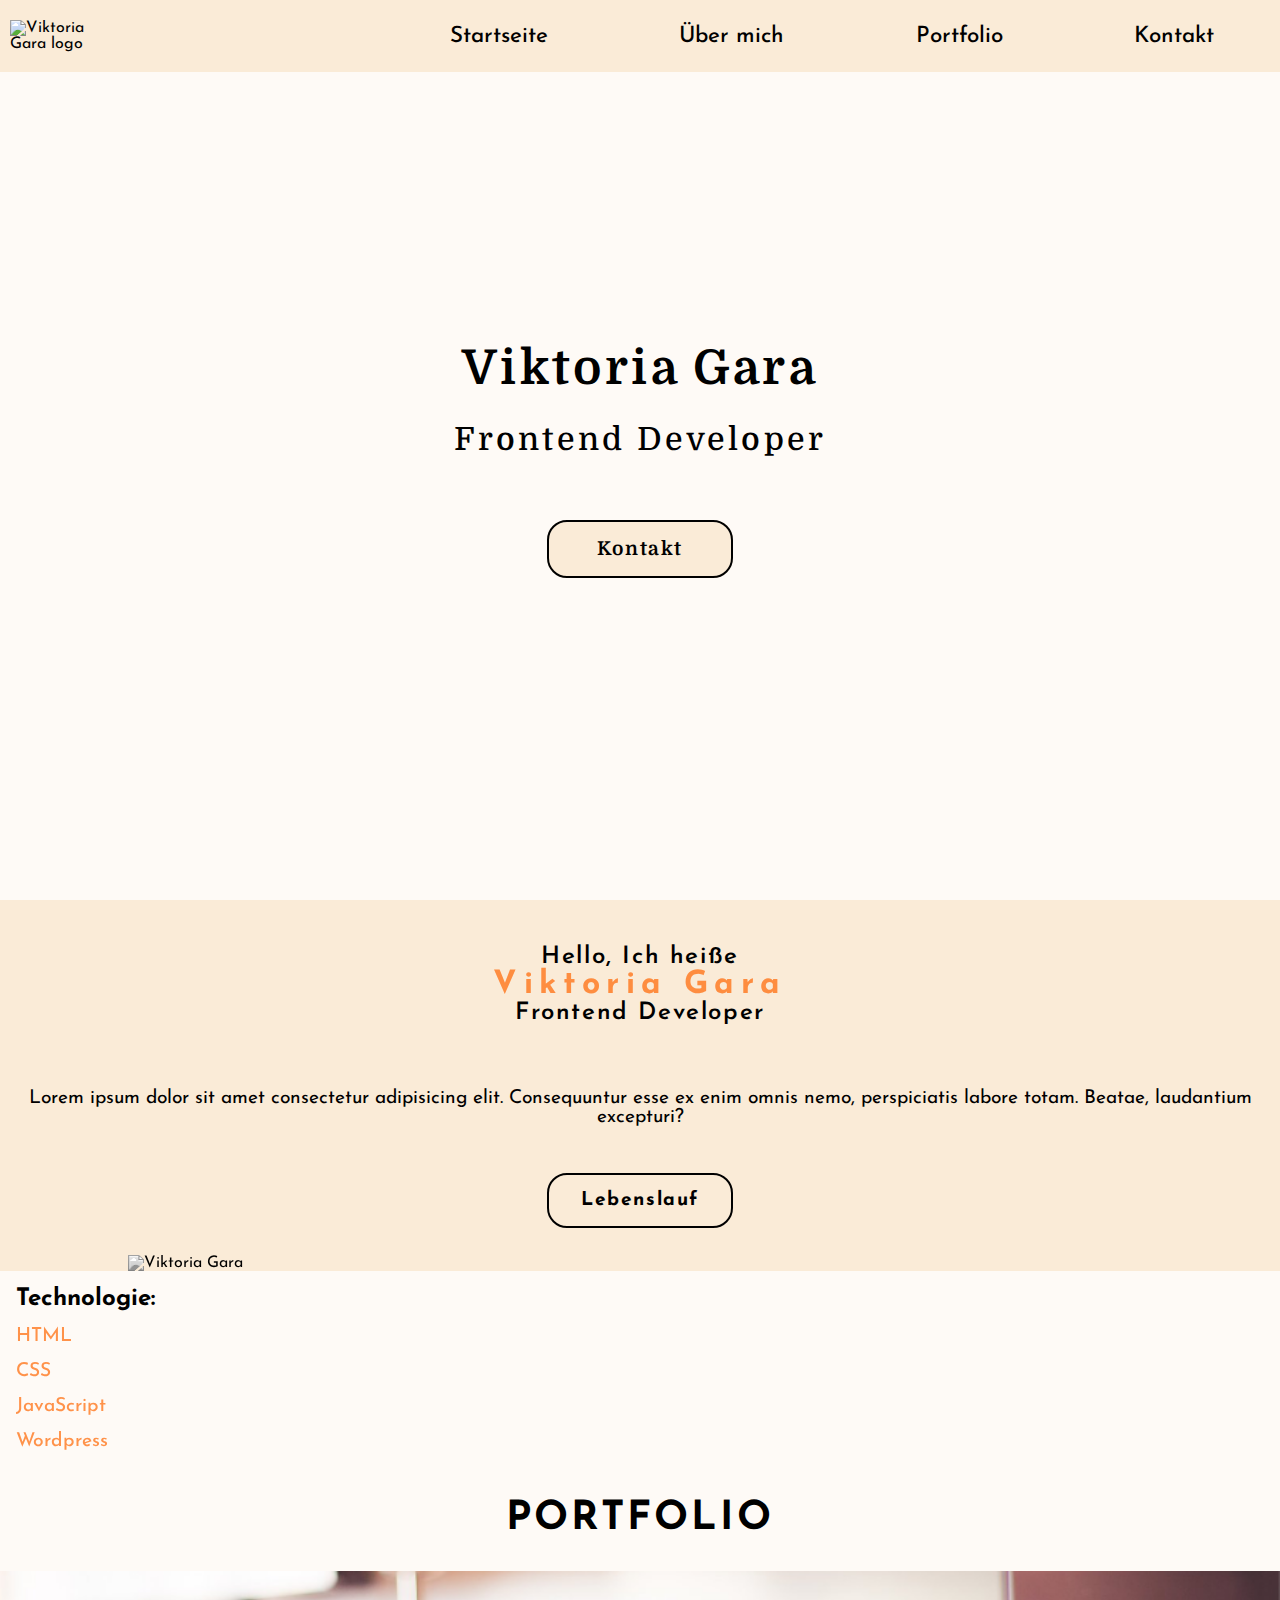
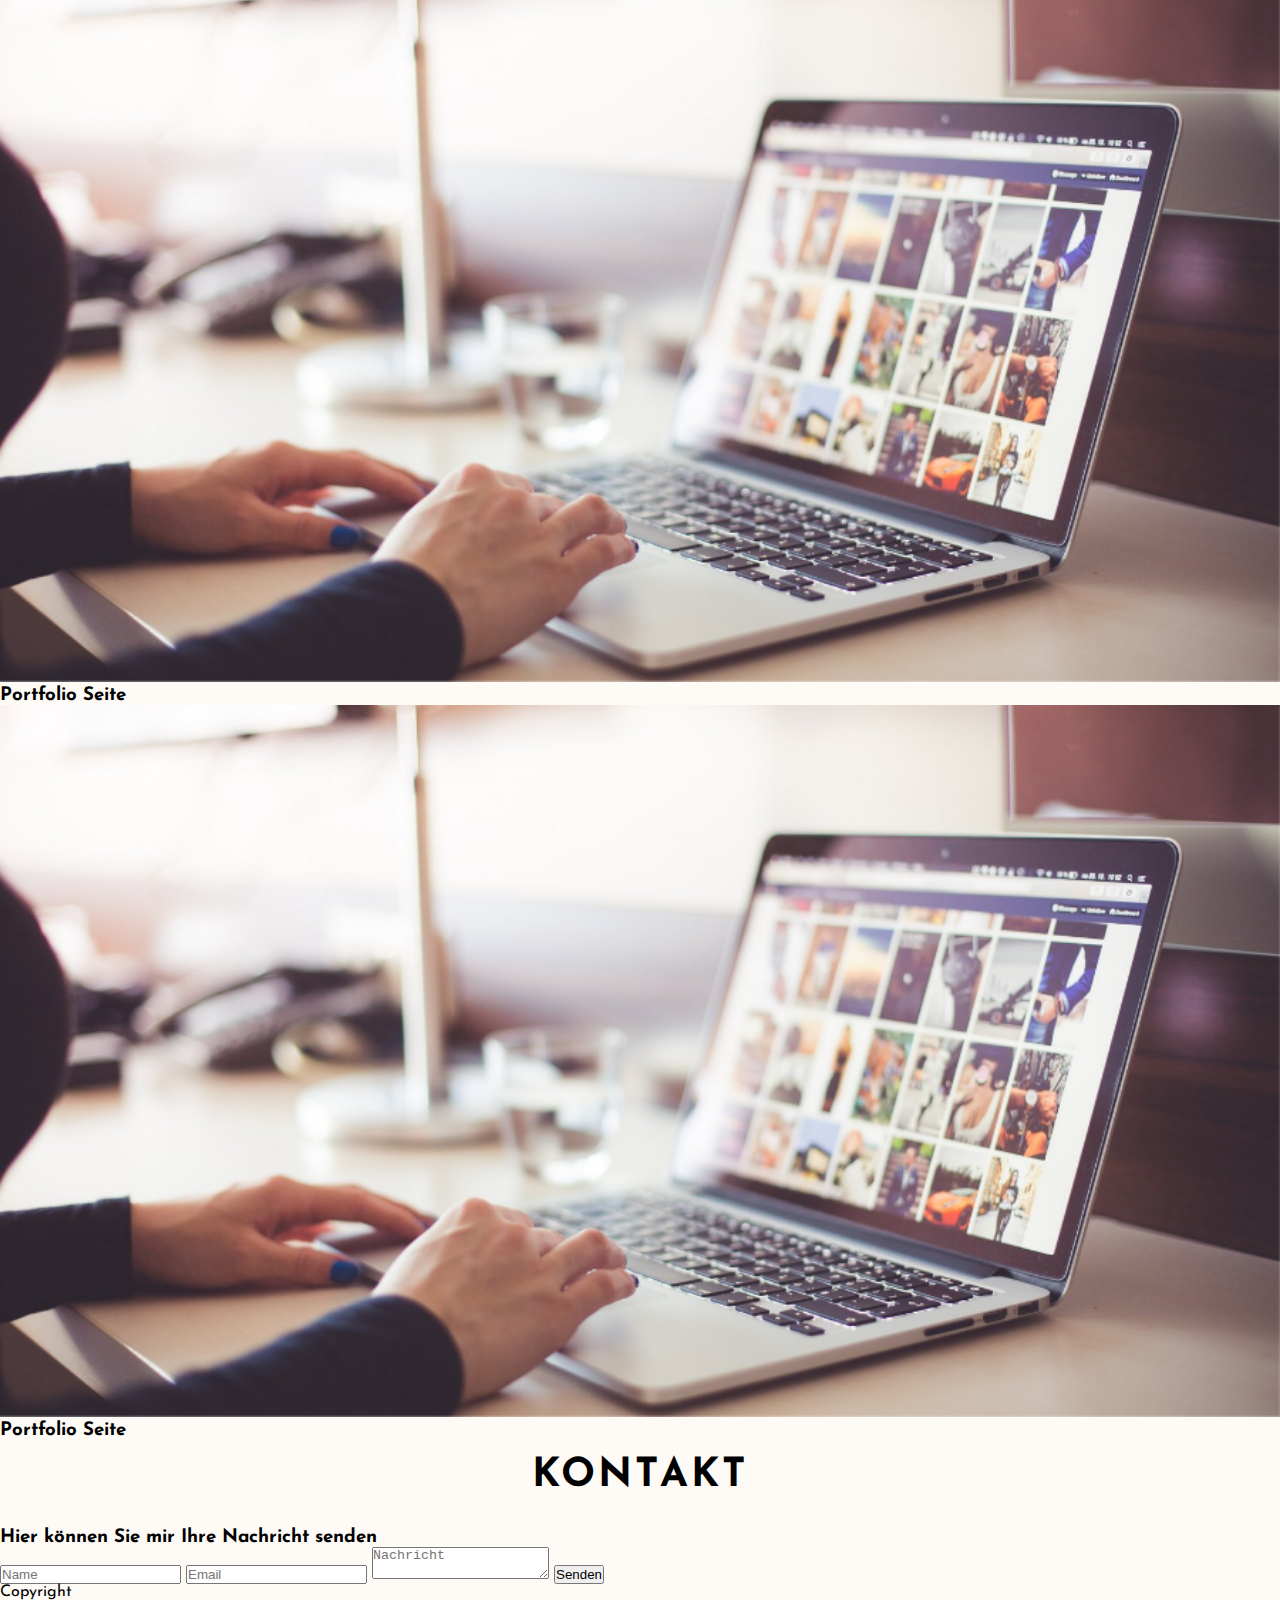
==== index.html @ c06f1af8 "html finomitasok" ====
<!DOCTYPE html>
<html lang="en">
<head>
    <meta charset="UTF-8">
    <meta http-equiv="X-UA-Compatible" content="IE=edge">
    <meta name="viewport" content="width=device-width, initial-scale=1.0">
    <title>Személyes Portfólió</title>
    <link rel="preconnect" href="https://fonts.googleapis.com">
    <link rel="preconnect" href="https://fonts.gstatic.com" crossorigin>
    <link href="https://fonts.googleapis.com/css2?family=Josefin+Sans:wght@100;300;400;500;700&display=swap" rel="stylesheet">
    <link rel="stylesheet" href="./assets/base.css">
    <link rel="stylesheet" href="./assets/header.css">
    <link rel="stylesheet" href="./assets/fooldal.css">
    <link rel="stylesheet" href="./assets/rolam.css">
</head>
<body>
    <!--Header-->
    <header>
        <!--Logo-->
        <a href="#fooldal" class="header-logo">
            <img src="./images/logo2.png" alt="Viktoria Gara logo">
        </a>
        <nav> 
            <input type="checkbox" id="nav-checkbox" class="nav-checkbox">   
            <label for="nav-checkbox">
            <div  class="nav-checkbox__gomb">
                <div class="nav-checkbox__vonal"></div>
                <div class="nav-checkbox__vonal"></div>
                <div class="nav-checkbox__vonal"></div>
            </div>
        </label>
        <ul class="header-lista">
            <li class="header-lista__elem"><a href=" #fooldal">Startseite</a></li>
            <li class="header-lista__elem"><a href="#rolam">Über mich</a></li>
            <li class="header-lista__elem"><a href="#portfolio">Portfolio</a></li>
            <li class="header-lista__elem"><a href="#kapcsolat">Kontakt</a></li>
        </ul>
        </nav>     
    </header>
    <!--MAIN-->
    <main>
        <!--Főoldal-->
        <section id="fooldal">
            <!--konténer-->
            <div class="fooldal-kontener">
                <h1 class="fooldal-nev">Viktoria Gara</h1>
                <h2 class="fooldal-szakma">Frontend
                    <span class="fooldal-szakma__kiemeles">Developer</span>
                </h2>
                <a href="#kapcsolat" class="fooldal-gomb">Kontakt</a>
            </div>
            <!--Kép-->
            <!--<img src="./images/Black_Gold_Modern_Building_A_Digital_Successful_Business_Instagram_Post.png" alt="Viktoria Gara" class="fooldal-kep"> -->
        </section>
        <!--Rólam-->
        <section id="rolam">
            <!--Cím-->
            <!--Konténer-->
            <div class="rolam-kontener">
                <!--Technológia-->
                <div class="rolam-technologiak">
                    <img 
                    class="rolam-technologiak__kep"
                    src="./images/profil.png" alt="Viktoria Gara">
                    <div class="rolam-technologiak__kontener">
                        <p class="rolam-technologiak__cim">Technologie:</p>
                        <ul class="rolam-technologiak__lista">
                            <li class="rolam-technologiak__elem">HTML</li>
                            <li class="rolam-technologiak__elem">CSS</li>
                            <li class="rolam-technologiak__elem">JavaScript</li>
                            <li class="rolam-technologiak__elem">Wordpress</li>
                        </ul>
                    </div>
            </div>
                <!--Tartalom-->
            <div class="rolam-tartalom">
                <h4 class="rolam-tartalom__udv">Hello, Ich heiße</h4>
                <h3 class="rolam-tartalom__nev">Viktoria Gara</h3>
                <h4 class="rolam-tartalom__udv">Frontend Developer</h4>
                <p class="rolam-tartalom__szoveg">Lorem ipsum dolor sit amet consectetur adipisicing elit. Consequuntur esse ex enim omnis nemo, perspiciatis labore totam. Beatae, laudantium excepturi?</p>
                <div class="rolam-tartalom__kontener">
                    <a class="rolam-tartalom__gomb" href="./assets/Önéletrajz1.html" download>Lebenslauf</a>
                </div>
            </div>        
            </div>
        </section>
        <!--Portfólió-->
        <section id="portfolio">
            <!--Cim-->
            <h2 class="section-cim">Portfolio</h2>
            <div class="portfolio-kontener">
                <div class="portfolio-projekt">
                    <img src="./images/referencia.png" alt="Meine Projekte" class="portfolio-projekt__kep">
                    <div class="portfolio-projekt__kontener">
                        <h3>Portfolio Seite</h3>
                        <div class="portfolio-projekt__linkek">
                            <a href="https://github.com/" target="_blank"><i class="fa-brands fa-github"></i></a>
                            <a href="https://github.com/" target="_blank"><i class="fa-solid fa-arrow-right"></i></a>
                        </div>               
                    </div>
                </div>
            
                <div class="portfolio-projekt">
                    <img src="./images/referencia.png" alt="Meine Projekte" class="portfolio-projekt__kep">
                    <div class="portfolio-projekt__kontener">
                        <h3>Portfolio Seite</h3>
                        <div class="portfolio-projekt__linkek">
                            <a href="https://github.com/viktoria-gara" target="_blank"><i class="fa-brands fa-github"></i></a>
                            <a href="https://github.com/viktoria-gara" target="_blank"><i class="fa-solid fa-arrow-right"></i></a>
                        </div>               
                    </div>
                </div> 
        </section>
        <!--Kapcsolat-->
        <section id="kapcsolat">
            <h2 class="section-cim">Kontakt</h2>
            <h3 class="kapcsolat-szoveg">Hier können Sie mir Ihre Nachricht senden</h3>
            <form class="kapcsolat-form" action="https://formspree.io/f/mzbqpwvb"
            method="POST">
            <input type="text" name="name" id="name" placeholder="Name">
            <input type="email" name="email" id="email" placeholder="Email">
            <textarea id="message" name="message" placeholder="Nachricht"></textarea>
            <input type="submit" value="Senden"> 
            </form>
            <ul class="kapcsolat-social">
                <li class="kapcsolat-social__elem">
                    <a href="https://twitter.com/" target="_blank"><i class="fa-brands fa-twitter"></i></a>
                </li>
                <li class="kapcsolat-social__elem">
                    <a href="https://de.linkedin.com/" target="_blank"><i class="fa-brands fa-linkedin-in"></i></a>
                </li>
                <li class="kapcsolat-social__elem">
                    <a href="https://github.com/viktoria-gara" target="_blank"><i class="fa-brands fa-github-alt"></i></a>
                </li>
            </ul>
        </section>
    </main>
    <!--Footer-->
    <footer>
        <div class="footer-copyright">
            <p class="footer-copyright__elem">Copyright</p>
            <span class="footer-copyright__elem">&copy;</span>
            <p class="footer-copyright__elem">2023 Viktoria Gara</p>
        </div>
        <div class="footer-vissza">
            <a href="#fooldal">
                <i class="fa-solid fa-chevron-up"></i>
            </a>
        </div>
    </footer>
</body>
</html>
---- assets/base.css ----
:root {
    --beige:#FAEBD7;
    --drap: #fefaf6;
    --black: #000000;
    --white: #ffffff;
    --orange: #FF6600;
    --main-font: 'Josefin Sans', sans-serif;
}


* {
    margin: 0;
    padding: 0;
    box-sizing: border-box;
    text-decoration: none;
    list-style: none;
}

img {
    width: 100%;
}


html {
    scroll-behavior: smooth;
    font-size: 16px;
}


body {
    background: var(--drap);
    font-family: var(--main-font);
}

.section-cim {
    color: var(--black);
    font-size: 1.6rem;
    text-transform: uppercase;
    letter-spacing: 0.2rem;
    text-align: center;
    margin: 1rem 0 2rem;
}

@media screen and (min-width: 576px) {
    .section-cim {
        font-size: 2.5rem;
    }
}
---- assets/header.css ----
header {
    background-color: var(--beige);
    display: flex;
    flex-direction: row;
    justify-content: space-between;
    align-items: center;
    position: fixed;
    width: 100vw;
    height: 8vh;
    
}

header a {
    color: var(--black);
}

header nav {
    margin-right: 20px;
}

.header-lista {
    position: fixed;
    background-color: var(--beige);
    min-width: 150px;
    max-width: 200px;
    /**height: 100%;**/
    right: -200px;
    visibility: hidden;
    transition: right 0.4s, visibility 0.4s;
}

.header-lista__elem {
    text-align: center;
    margin: 2vh 0;
}

.header-lista__elem a {
    display: block;
    padding: 20px 0;
    font-size: 1.2rem;
    font-weight: 500;
    color: var(--black);
}

.header-lista__elem a:hover {
    color: var(--orange);
    opacity: 0.7;
}

.nav-checkbox {
    display: none;
}
.nav-checkbox:checked ~ .header-lista {
    right: 0;
    visibility: visible;
}

.nav-checkbox__gomb {
    width: 40px;
    height: 30px;
    display: flex;
    flex-direction: column;
    justify-content: space-around;
    align-items: center;
    cursor: pointer;
}

.nav-checkbox__vonal {
    width: 80%;
    height: 3px;
    background: var(--black);
}

.header-logo {
    margin-left: 10px;
    width: 100px;
    height: auto;
}


@media screen and (min-width: 768px) {

    header nav {
        margin-right: 0;
    }

    .nav-checkbox__gomb {
        display: none;
    }

    .header-lista {
        visibility: visible;
        position: static;
        display: flex;
        flex-direction: row;
        justify-content: space-around;
        align-items: center;
        width: 70vw;
        max-width: 70vw;
        height: auto;

    }
    
    .header-lista__elem {
        margin: 0;
    }

    .header-lista__elem a {
        padding: 0;
    }
}

@media screen and (min-width: 992px) {
    .header-lista__elem a {
        font-size: 1.4rem;
    }

}
---- assets/fooldal.css ----
@import url('https://fonts.googleapis.com/css2?family=Domine:wght@400;500;600;700&display=swap');

#fooldal {
    background-color: var(--drap);
    height: 100vh;
    display: flex;
    flex-direction: column;
    justify-content: center;
    align-items: center;
    
}


.fooldal-kontener {
    text-align: center;
    letter-spacing: 0.2rem;
    font-family: 'Domine', serif;
    
}

.fooldal-nev {
    color: var(--black);
    font-size: 3rem;
    font-weight: 700;
    margin-bottom: 25px;
}

.fooldal-szakma {
    color: var(--black);
    font-size: 2rem;
    font-weight: 500;
    margin-bottom: 80px;
}



.fooldal-szakma__kiemeles {
    color: var(--black);
    margin-top: 40px;
}

.fooldal-gomb {
    color: var(--black);
    border-radius: 20px;
    border: 2px solid var(--black);
    padding: 1rem 3rem;
    background-color: var(--beige);
    font-weight: 700;
    font-size: 1.2rem;
    letter-spacing: 0.1rem;
}

.fooldal-gomb:hover {
    background: var(--drap);
    border: 2px solid var(--beige);
    box-shadow: 1px 1px 5px 1px var(--black);
}

@media screen and (min-width: 576px) {

}

@media screen and (min-width: 768px) {

}

@media screen and (min-width: 992px) {


}

@media screen and (min-width: 1200px) {

}
---- assets/rolam.css ----
#rolam {
    
}

.rolam-kontener {
    display: flex;
    flex-direction: column-reverse;
    background: var(--beige);
    flex-wrap: wrap;
}



.rolam-technologiak__kep {
    width: 75vw;
    margin: 0 0 0 10vw;
    filter: grayscale(100%);


}

.rolam-technologiak__lista {
    font-size: 1.2rem;
    font-weight: 500;
    margin: 0.5rem 0;
    
}

.rolam-technologiak__elem {
    margin: 1rem 0;
}

.rolam-technologiak__cim {
    font-weight: 700;
    font-size: 1.5rem;
    
}

.rolam-tartalom {
    margin: 5vh 0;
    text-align: center;
    flex-wrap: wrap;
}

.rolam-tartalom__gomb  {
    border-radius: 20px;
    border: 2px solid var(--black);
    padding: 1rem 2rem;
    color: var(--black);
    font-size: 1.2rem;
    font-weight: 700;
    letter-spacing: 0.1rem;
    min-width: 180px;
    
}

.rolam-tartalom__gomb:hover {
    box-shadow: 1px 1px 5px 1px var(--black);
    background-color: var(--drap);
}

.rolam-tartalom__szoveg {
    font-size: 1.2rem;
    padding: 1.2rem;
    margin-top: 5vh;
}

.rolam-tartalom__udv {
    letter-spacing: 0.1rem;
    font-size: 1.5rem;
    font-weight: 600;
}

.rolam-tartalom__nev {
    color: var(--orange);
    opacity: 0.7;
    letter-spacing: 0.4rem;
    font-size: 2rem;
    font-weight: 900;
}

.rolam-technologiak__lista {
    color: var(--orange);
    opacity: 0.7;
}

.rolam-tartalom__kontener {
    margin-top: 5vh;
    flex-wrap: wrap;
}

.rolam-technologiak__kontener {
    background: var(--drap);
    padding: 1rem;

}

.rolam-technologiak {
    background: var(--beige);
}

@media screen and (min-width: 576px) {

}

@media screen and (min-width: 768px) {

}

@media screen and (min-width: 992px) {


}

@media screen and (min-width: 1200px) {

}
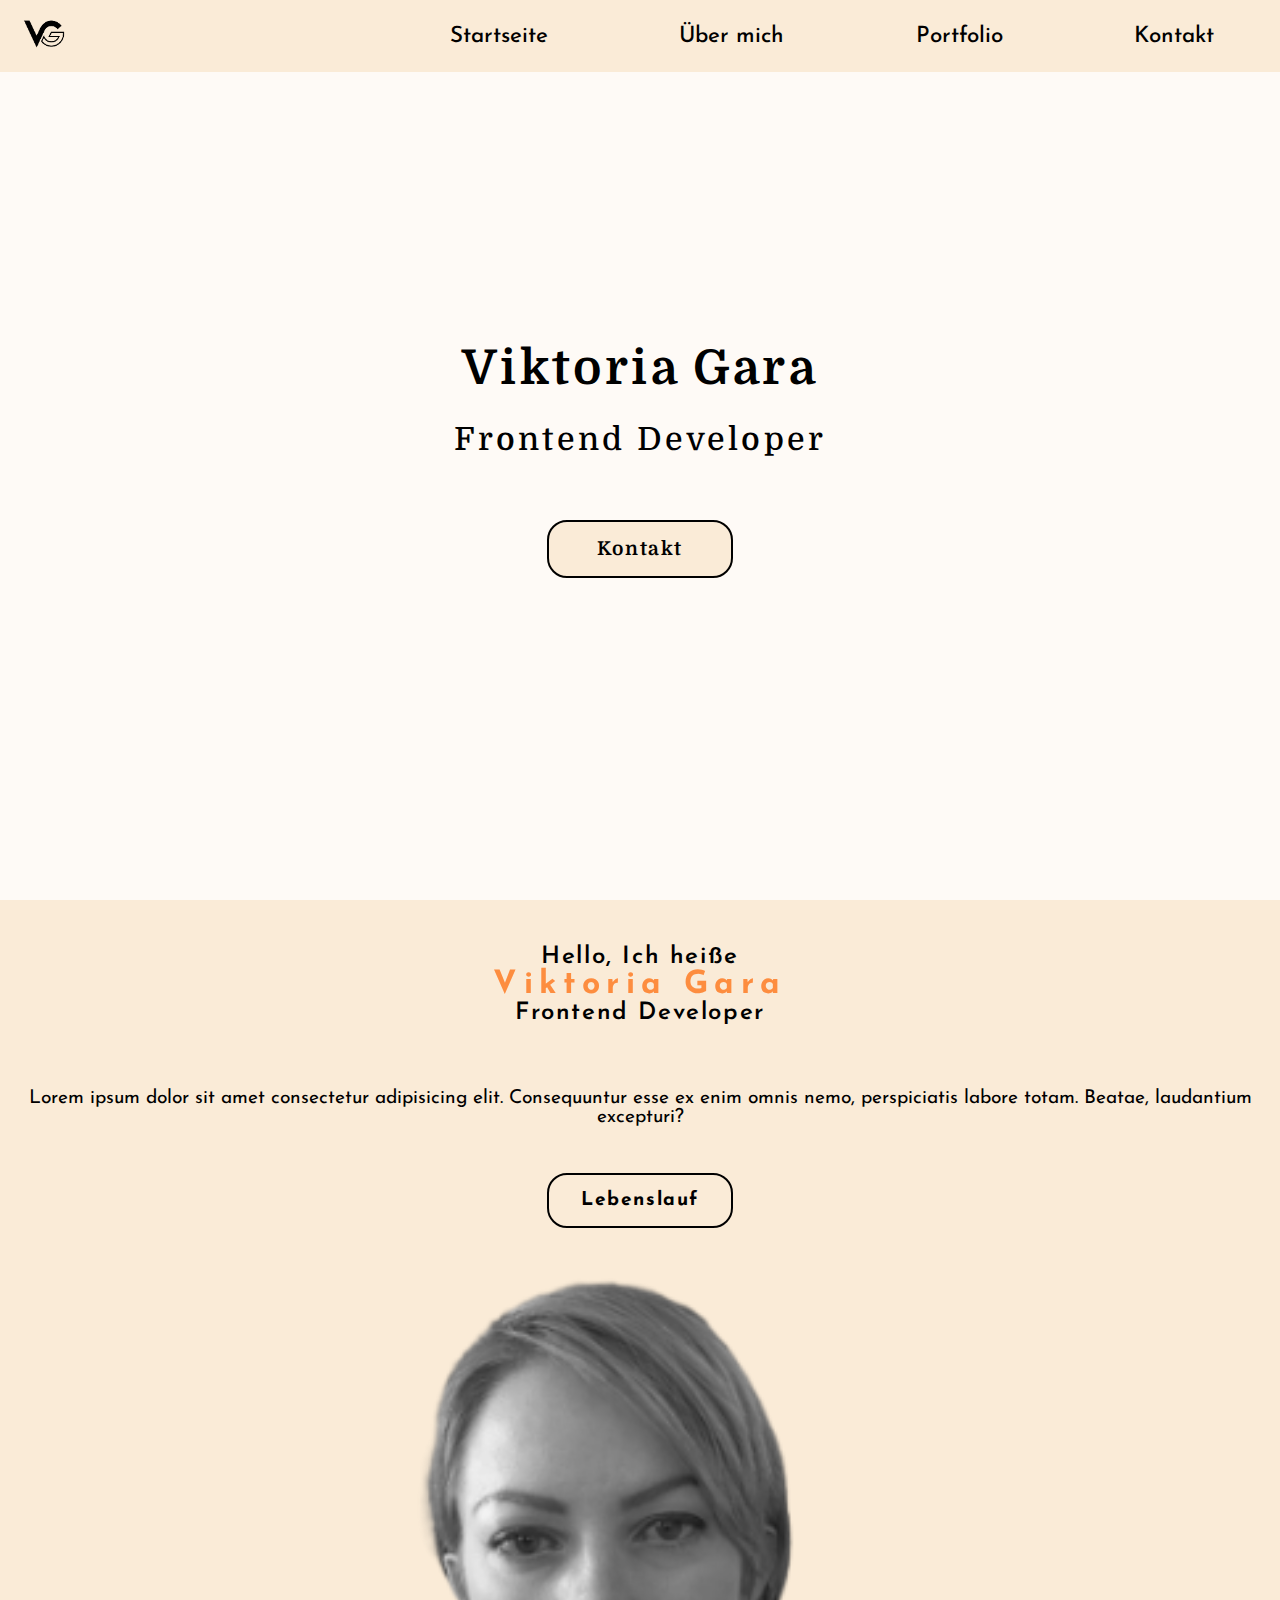
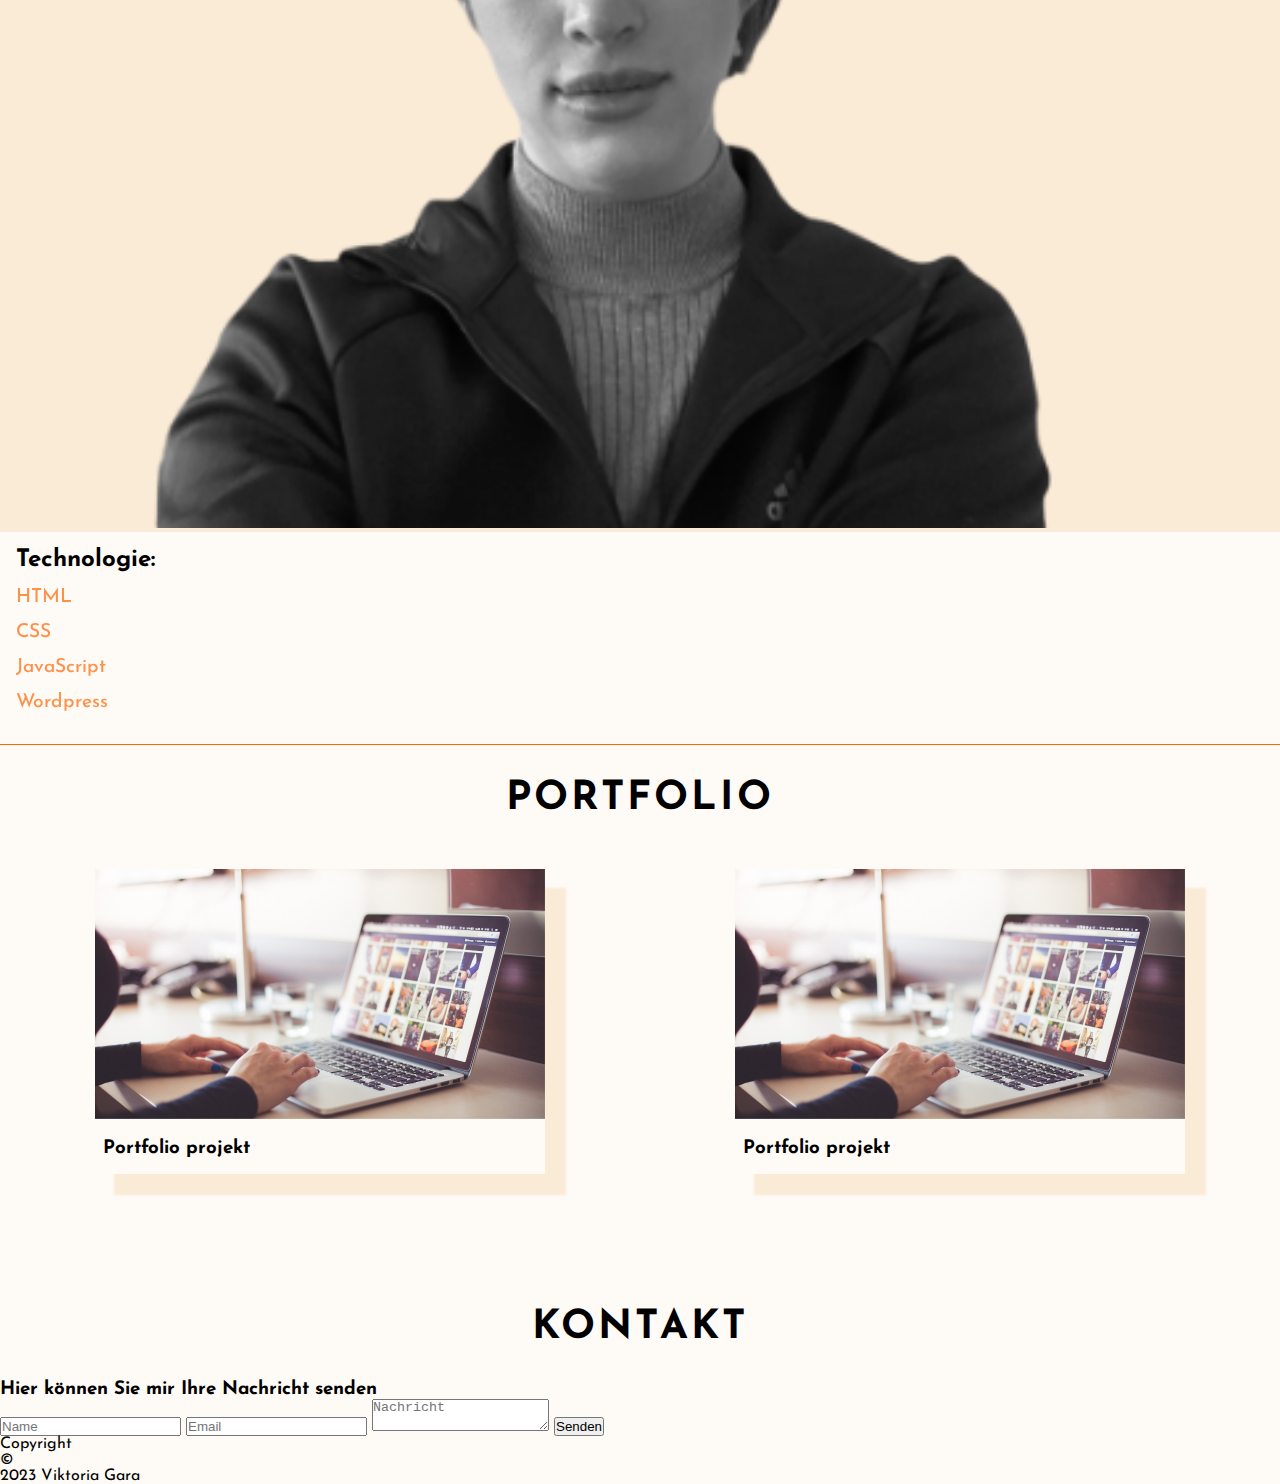
==== commit 699ff1f3: "linkek elhelyezes" ====
--- a/index.html
+++ b/index.html
@@ -4,7 +4,8 @@
     <meta charset="UTF-8">
     <meta http-equiv="X-UA-Compatible" content="IE=edge">
     <meta name="viewport" content="width=device-width, initial-scale=1.0">
-    <title>Személyes Portfólió</title>
+    <title>Portfolio Seite</title>
+    <link rel="stylesheet" href="https://cdnjs.cloudflare.com/ajax/libs/font-awesome/6.2.1/css/all.min.css" integrity="sha512-MV7K8+y+gLIBoVD59lQIYicR65iaqukzvf/nwasF0nqhPay5w/9lJmVM2hMDcnK1OnMGCdVK+iQrJ7lzPJQd1w==" crossorigin="anonymous" referrerpolicy="no-referrer" />
     <link rel="preconnect" href="https://fonts.googleapis.com">
     <link rel="preconnect" href="https://fonts.gstatic.com" crossorigin>
     <link href="https://fonts.googleapis.com/css2?family=Josefin+Sans:wght@100;300;400;500;700&display=swap" rel="stylesheet">
@@ -12,6 +13,7 @@
     <link rel="stylesheet" href="./assets/header.css">
     <link rel="stylesheet" href="./assets/fooldal.css">
     <link rel="stylesheet" href="./assets/rolam.css">
+    <link rel="stylesheet" href="./assets/portfolio.css">
 </head>
 <body>
     <!--Header-->
@@ -92,9 +94,9 @@
                 <div class="portfolio-projekt">
                     <img src="./images/referencia.png" alt="Meine Projekte" class="portfolio-projekt__kep">
                     <div class="portfolio-projekt__kontener">
-                        <h3>Portfolio Seite</h3>
+                        <h3>Portfolio projekt</h3>
                         <div class="portfolio-projekt__linkek">
-                            <a href="https://github.com/" target="_blank"><i class="fa-brands fa-github"></i></a>
+                            <a href="https://github.com/viktoria-gara/viktoria-gara.github.io" target="_blank"><i class="fa-brands fa-github"></i></a>
                             <a href="https://github.com/" target="_blank"><i class="fa-solid fa-arrow-right"></i></a>
                         </div>               
                     </div>
@@ -103,7 +105,7 @@
                 <div class="portfolio-projekt">
                     <img src="./images/referencia.png" alt="Meine Projekte" class="portfolio-projekt__kep">
                     <div class="portfolio-projekt__kontener">
-                        <h3>Portfolio Seite</h3>
+                        <h3>Portfolio projekt</h3>
                         <div class="portfolio-projekt__linkek">
                             <a href="https://github.com/viktoria-gara" target="_blank"><i class="fa-brands fa-github"></i></a>
                             <a href="https://github.com/viktoria-gara" target="_blank"><i class="fa-solid fa-arrow-right"></i></a>
@@ -124,7 +126,7 @@
             </form>
             <ul class="kapcsolat-social">
                 <li class="kapcsolat-social__elem">
-                    <a href="https://twitter.com/" target="_blank"><i class="fa-brands fa-twitter"></i></a>
+                    <a href="https://gmail.com/" target="_blank"><i class="fa-solid fa-envelope"></i></a>
                 </li>
                 <li class="kapcsolat-social__elem">
                     <a href="https://de.linkedin.com/" target="_blank"><i class="fa-brands fa-linkedin-in"></i></a>
--- a/assets/header.css
+++ b/assets/header.css
@@ -5,9 +5,9 @@
     justify-content: space-between;
     align-items: center;
     position: fixed;
+    z-index: 1;
     width: 100vw;
     height: 8vh;
-    
 }
 
 header a {
--- a/assets/rolam.css
+++ b/assets/rolam.css
@@ -1,5 +1,5 @@
 #rolam {
-    
+    border-bottom: 1px solid var(--orange);
 }
 
 .rolam-kontener {
@@ -15,7 +15,6 @@
     width: 75vw;
     margin: 0 0 0 10vw;
     filter: grayscale(100%);
-
 
 }
 
--- a/assets/portfolio.css
+++ b/assets/portfolio.css
@@ -0,0 +1,55 @@
+#portfolio {
+    padding: 2vh 0;
+    background-color: var(--drap);
+}
+
+.portfolio-kontener {
+    display: flex;
+    flex-direction: column;
+    justify-content: center;
+    min-width: 280px;
+}
+
+.portfolio-projekt {
+    background-color: var(--drap);
+    width: 100%;
+    max-width: 450px;
+    margin-bottom: 50px;
+}
+
+.portfolio-projekt__kontener {
+    color: var(--black);
+    display: flex;
+    justify-content: space-between;
+    padding: 1rem 0.5rem;
+}
+
+.portfolio-projekt__linkek {
+    width: 20%;
+    display: flex;
+    justify-content: space-around;
+}
+
+.portfolio-projekt__kontener a {
+    color: var(--black);
+    font-size: 1.2rem;
+}
+
+.portfolio-projekt__kontener a:hover {
+    color: var(--orange);
+}
+
+@media screen and (min-width: 576px) {
+    .portfolio-projekt {
+        box-shadow: 20px 20px 2px 1px var(--beige);
+    }
+}
+
+@media screen and (min-width: 992px) {
+    .portfolio-kontener {
+    margin: 50px 0;
+    flex-direction: row;
+    align-items: center;
+    flex-wrap: wrap;
+    justify-content: space-around;
+}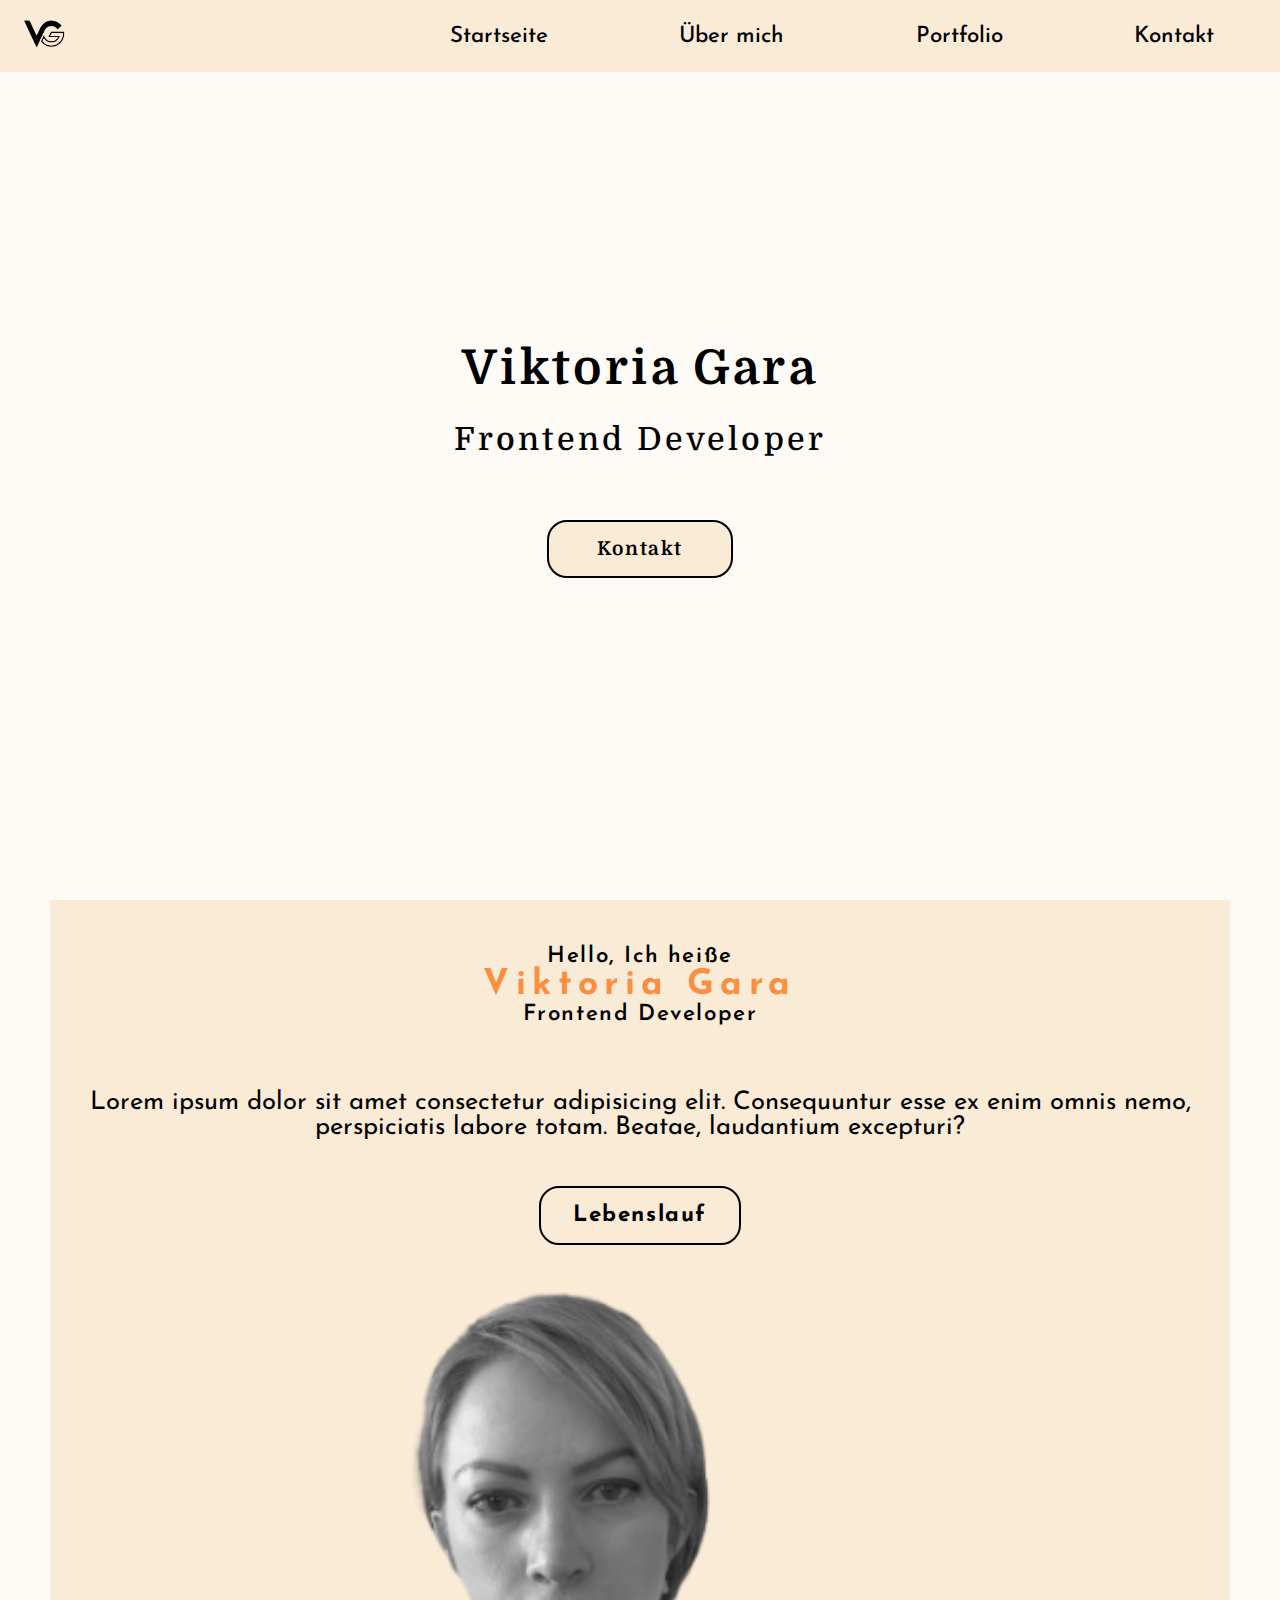
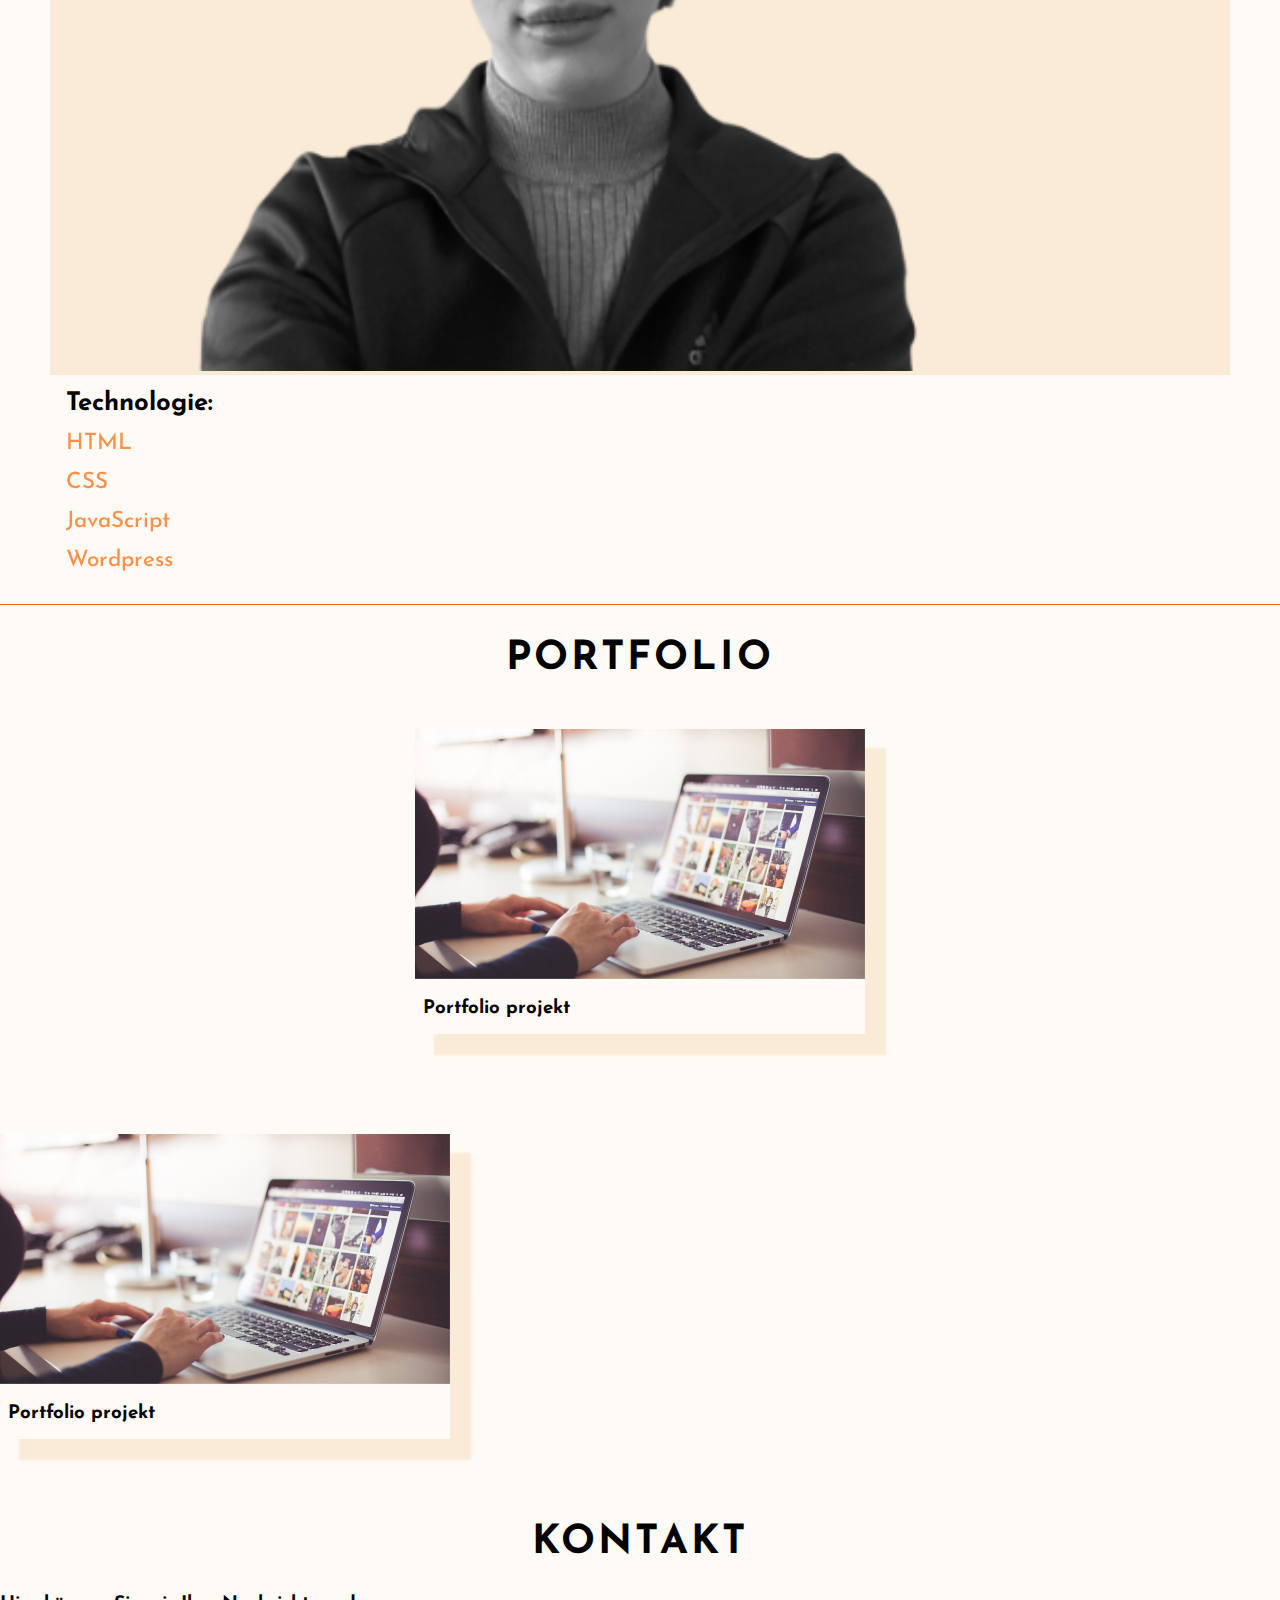
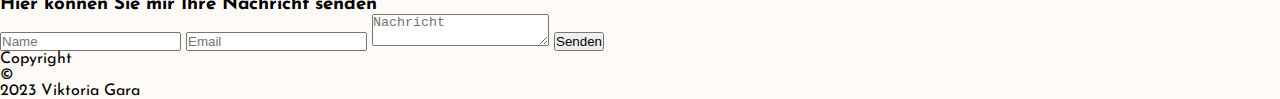
==== commit 3d19c438: "hibak javitasa" ====
--- a/index.html
+++ b/index.html
@@ -25,11 +25,11 @@
         <nav> 
             <input type="checkbox" id="nav-checkbox" class="nav-checkbox">   
             <label for="nav-checkbox">
-            <div  class="nav-checkbox__gomb">
-                <div class="nav-checkbox__vonal"></div>
-                <div class="nav-checkbox__vonal"></div>
-                <div class="nav-checkbox__vonal"></div>
-            </div>
+            <span  class="nav-checkbox__gomb">
+                <span class="nav-checkbox__vonal"></span>
+                <span class="nav-checkbox__vonal"></span>
+                <span class="nav-checkbox__vonal"></span>
+            </span>
         </label>
         <ul class="header-lista">
             <li class="header-lista__elem"><a href=" #fooldal">Startseite</a></li>
@@ -101,7 +101,7 @@
                         </div>               
                     </div>
                 </div>
-            
+            </div>
                 <div class="portfolio-projekt">
                     <img src="./images/referencia.png" alt="Meine Projekte" class="portfolio-projekt__kep">
                     <div class="portfolio-projekt__kontener">
--- a/assets/rolam.css
+++ b/assets/rolam.css
@@ -99,18 +99,44 @@
 }
 
 @media screen and (min-width: 576px) {
+    #rolam {
+        padding: 0 50px;
+    }
 
 }
 
 @media screen and (min-width: 768px) {
+    .rolam-technologiak__cim {
+        font-size: 1.6rem;
+    }
+    
+    .rolam-technologiak__elem {
+        font-size: 1.4rem;
+    }
 
+    
+    .rolam-technologiak__kep {
+        width: 60vw;
+    }
+
+    .rolam-tartalom__szoveg {
+        font-size: 1.6rem;
+    }
+
+    .rolam-tartalom__nev {
+        font-size: 2.2rem;
+    }
+
+    .rolam-tartalom__udv {
+        font-size: 1.4rem;
+    }
+
+    .rolam-tartalom__gomb {
+        font-size: 1.4rem;
+    }
 }
 
 @media screen and (min-width: 992px) {
 
 
 }
-
-@media screen and (min-width: 1200px) {
-
-}--- a/assets/portfolio.css
+++ b/assets/portfolio.css
@@ -52,4 +52,5 @@
     align-items: center;
     flex-wrap: wrap;
     justify-content: space-around;
-}+}
+}
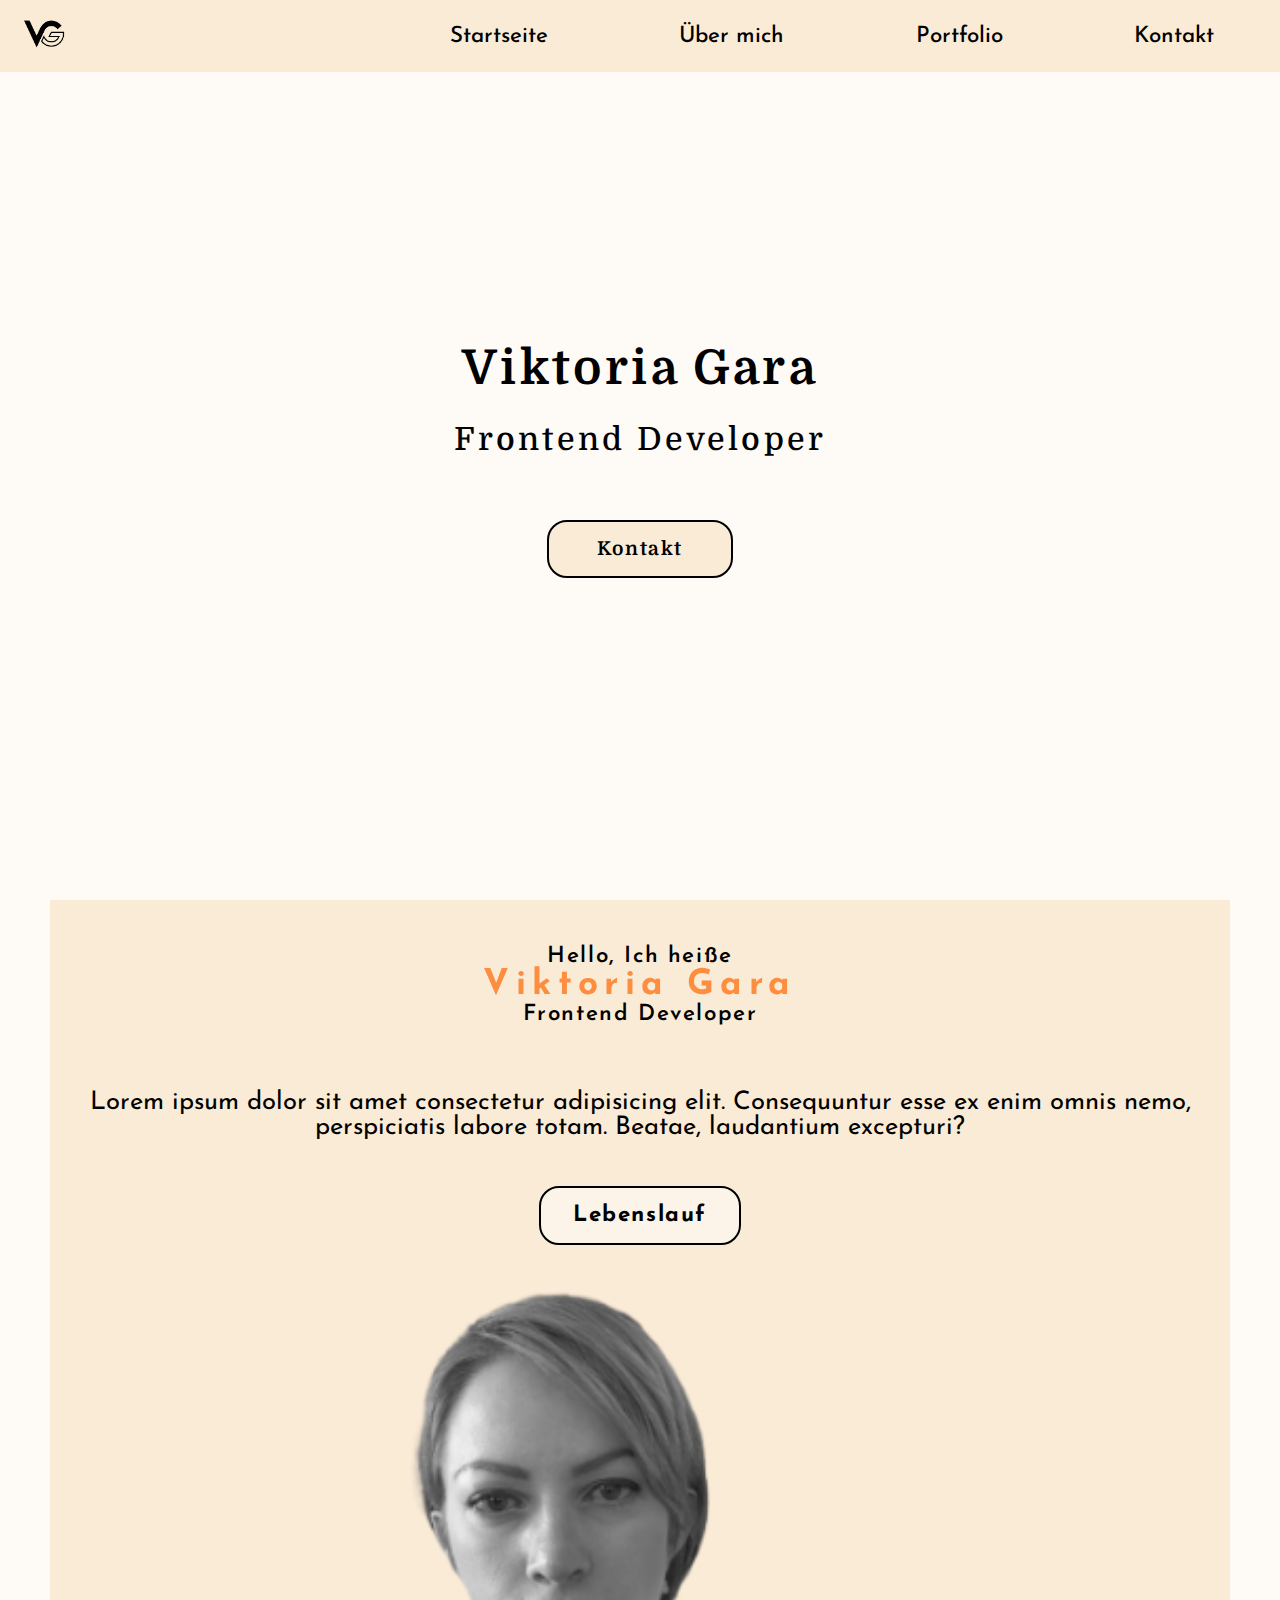
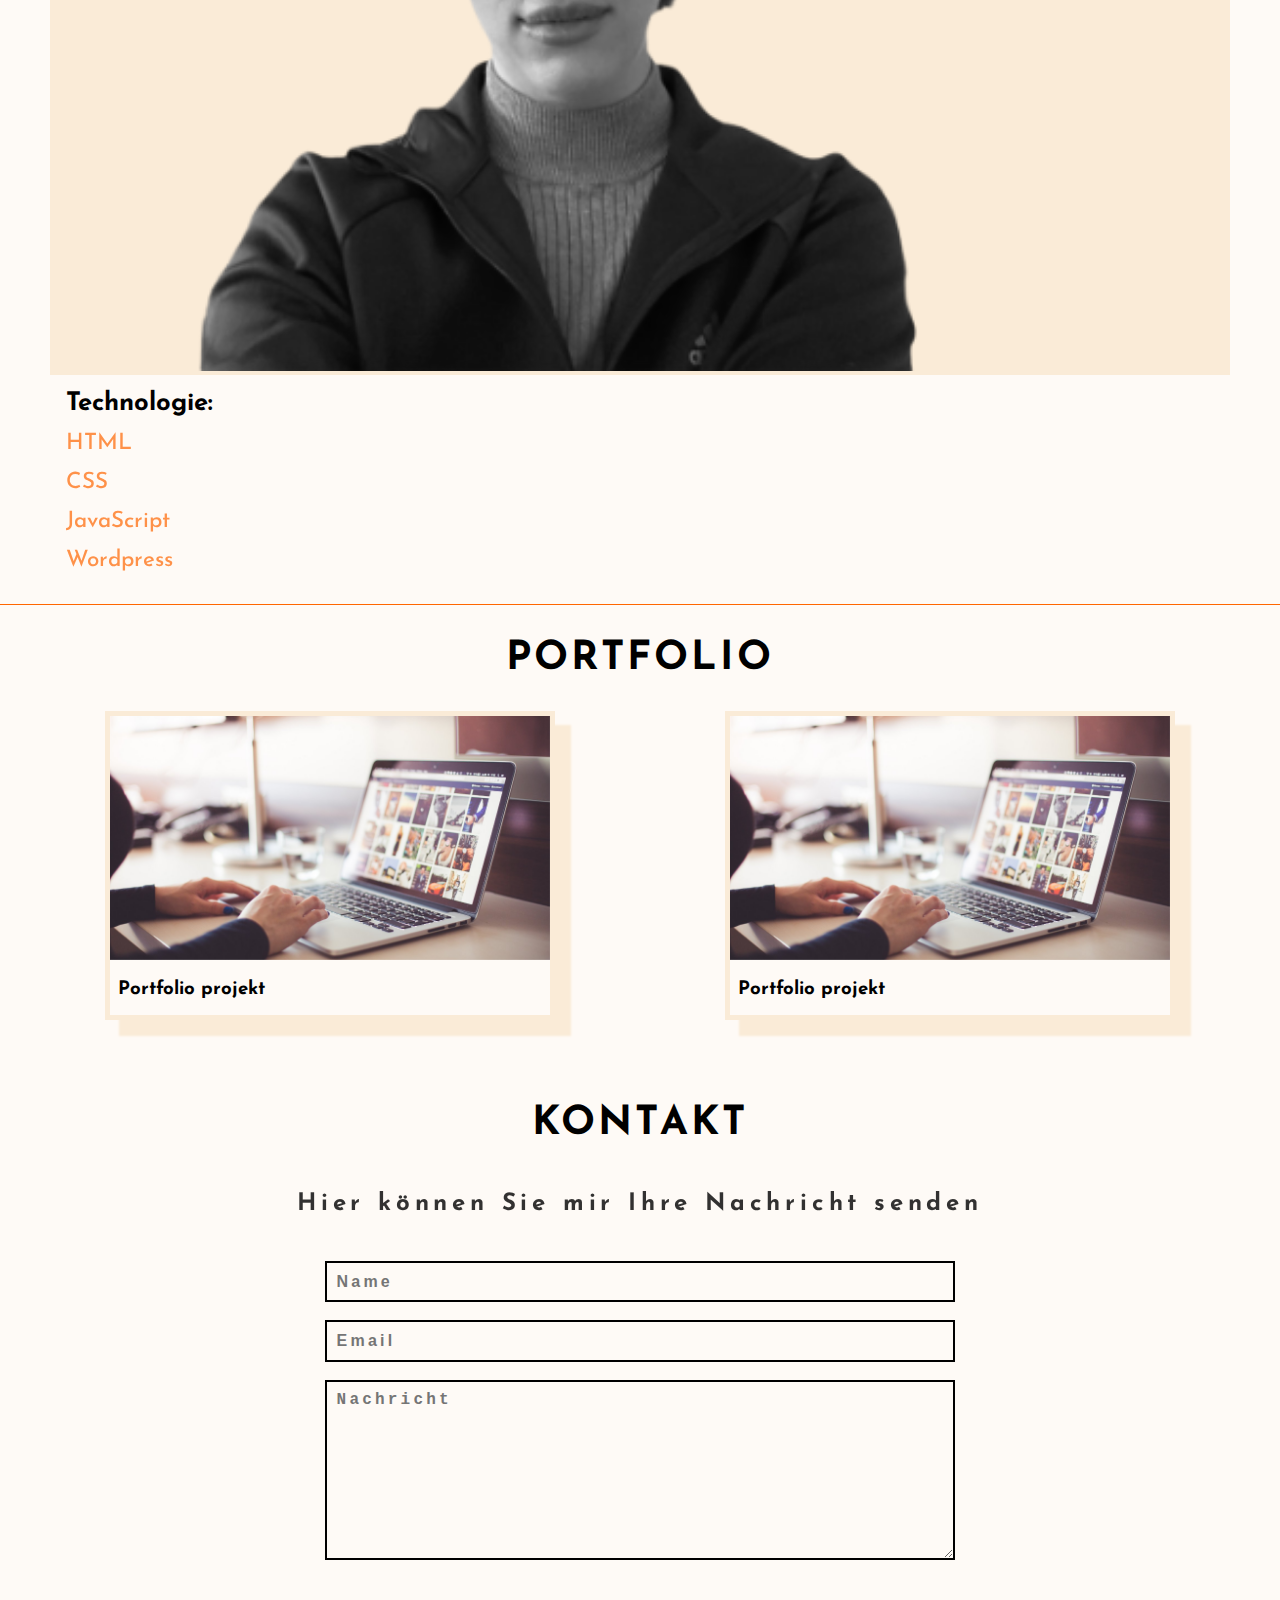
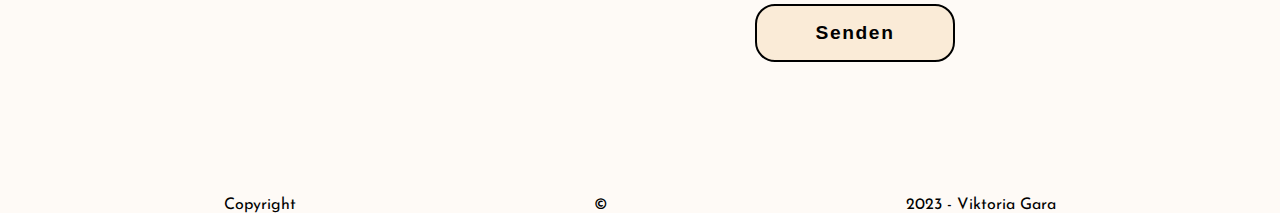
==== commit 057f2ef6: "footer,kontakt javitasok" ====
--- a/index.html
+++ b/index.html
@@ -14,6 +14,8 @@
     <link rel="stylesheet" href="./assets/fooldal.css">
     <link rel="stylesheet" href="./assets/rolam.css">
     <link rel="stylesheet" href="./assets/portfolio.css">
+    <link rel="stylesheet" href="./assets/kapcsolat.css">
+    <link rel="stylesheet" href="./assets/footer.css">
 </head>
 <body>
     <!--Header-->
@@ -101,7 +103,6 @@
                         </div>               
                     </div>
                 </div>
-            </div>
                 <div class="portfolio-projekt">
                     <img src="./images/referencia.png" alt="Meine Projekte" class="portfolio-projekt__kep">
                     <div class="portfolio-projekt__kontener">
@@ -112,6 +113,7 @@
                         </div>               
                     </div>
                 </div> 
+            </div>
         </section>
         <!--Kapcsolat-->
         <section id="kapcsolat">
@@ -142,7 +144,7 @@
         <div class="footer-copyright">
             <p class="footer-copyright__elem">Copyright</p>
             <span class="footer-copyright__elem">&copy;</span>
-            <p class="footer-copyright__elem">2023 Viktoria Gara</p>
+            <p class="footer-copyright__elem">2023 - Viktoria Gara</p>
         </div>
         <div class="footer-vissza">
             <a href="#fooldal">
--- a/assets/base.css
+++ b/assets/base.css
@@ -4,6 +4,7 @@
     --black: #000000;
     --white: #ffffff;
     --orange: #FF6600;
+    --lightbeige:#fcf4e8;
     --main-font: 'Josefin Sans', sans-serif;
 }
 
--- a/assets/rolam.css
+++ b/assets/rolam.css
@@ -42,6 +42,7 @@
 }
 
 .rolam-tartalom__gomb  {
+    background-color: var(--lightbeige);
     border-radius: 20px;
     border: 2px solid var(--black);
     padding: 1rem 2rem;
--- a/assets/portfolio.css
+++ b/assets/portfolio.css
@@ -41,16 +41,22 @@
 
 @media screen and (min-width: 576px) {
     .portfolio-projekt {
-        box-shadow: 20px 20px 2px 1px var(--beige);
+        
+        box-shadow: 15px 15px 2px 1px var(--beige);
+        border: 5px solid var(--beige);
+    }
+
+    .portfolio-kontener {
+        margin: 0 20px;
     }
 }
 
 @media screen and (min-width: 992px) {
     .portfolio-kontener {
-    margin: 50px 0;
+    
     flex-direction: row;
+    justify-content: space-around;
     align-items: center;
-    flex-wrap: wrap;
-    justify-content: space-around;
+
 }
 }
--- a/assets/kapcsolat.css
+++ b/assets/kapcsolat.css
@@ -0,0 +1,106 @@
+#kapcsolat {
+   /** background-color: var(--beige);**/
+    display: flex;
+    flex-direction: column;
+    align-items: center;
+}
+
+.kapcsolat-szoveg {
+    color: var(--black);
+    opacity: 0.8;
+    font-size: 1.2rem;
+    letter-spacing: 0.1rem;
+    margin: 1rem 2rem ;
+}
+
+.kapcsolat-form {
+    /**background: var(--beige);**/
+    display: flex;
+    flex-direction: column;
+    justify-content: center;
+    align-items: center;
+    width: 90%;
+    padding: 20px 0;
+    max-width: 700px;
+}
+
+.kapcsolat-form [type="text"],
+.kapcsolat-form [type="email"],
+.kapcsolat-form textarea {
+    background: var(--drap);
+    border: 2px solid var(--black);
+    width: 90%;
+    margin: 1vh auto;
+    font-size: 1.0rem;
+    font-weight: 700;
+    letter-spacing: 0.2rem;
+    padding: 0.6rem;
+}
+
+.kapcsolat-form textarea {
+    height: 20vh;
+}
+
+.kapcsolat-form [type="text"]:focus,
+.kapcsolat-form [type="email"]:focus,
+.kapcsolat-form textarea:focus {
+    background: var(--white);
+    outline: none;
+}
+
+.kapcsolat-form [type="submit"] {
+    margin-top: 20px;
+    color: var(--black);
+    border-radius: 20px;
+    border: 2px solid var(--black);
+    background-color: var(--beige);
+    font-weight: 700;
+    font-size: 1.2rem;
+    letter-spacing: 0.1rem;
+    width: 90%;
+    padding: 1rem;
+    cursor: pointer;
+    margin: 3vh 0 1vh;
+}
+
+.kapcsolat-form [type="submit"]:hover {
+    background: var(--drap);
+    border: 2px solid var(--beige);
+    box-shadow: 1px 1px 5px 1px var(--black);
+}
+
+.kapcsolat-social {
+    display: flex;
+    justify-content: space-around;
+    width: 100%;
+    margin: 40px 50px;
+    max-width: 800px;
+}
+
+.kapcsolat-social__elem {
+    display: flex;
+    justify-content: center;
+    align-items: center;
+    font-size: 1.3rem;
+}
+
+.kapcsolat-social__elem a {
+    color: var(--black);
+}
+
+.kapcsolat-social__elem a:hover {
+    color: var(--orange);
+}
+
+@media screen and (min-width: 576px) {
+    .kapcsolat-szoveg {
+        font-size: 1.5rem;
+        letter-spacing: 0.3rem;
+    }
+    
+    .kapcsolat-form [type="submit"]{
+        width: 200px;
+        align-self: flex-end;
+        margin: 5%;
+    }
+}--- a/assets/footer.css
+++ b/assets/footer.css
@@ -0,0 +1,54 @@
+footer {
+    display: flex;
+    justify-content: center;
+}
+
+.footer-copyright {
+    display: flex;
+    justify-content: space-between;
+    width: 65%;
+    
+}
+
+.footer-copyright__elem {
+    color: var(--black);
+}
+
+.footer-vissza {
+    position: fixed;
+    bottom: 10px;
+    right: 10px;
+    visibility: hidden;
+}
+
+.footer-vissza a {
+    color: var(--black);    
+    width: 25px;
+    height: 25px;
+    display: flex;
+    justify-content: center;
+    align-items: center;
+}
+
+.footer-vissza a:hover {
+    color: var(--orange);
+}
+
+@media screen and (min-width: 576px) {
+    .footer-vissza {
+        visibility: visible;
+    }
+}
+    
+
+@media screen and (min-width: 768px) {
+    .footer-vissza {
+        bottom: 12px;
+        right: 12px;
+    }
+    
+    .footer-vissza a {
+        width: 30px;
+        height: 30px;
+}
+}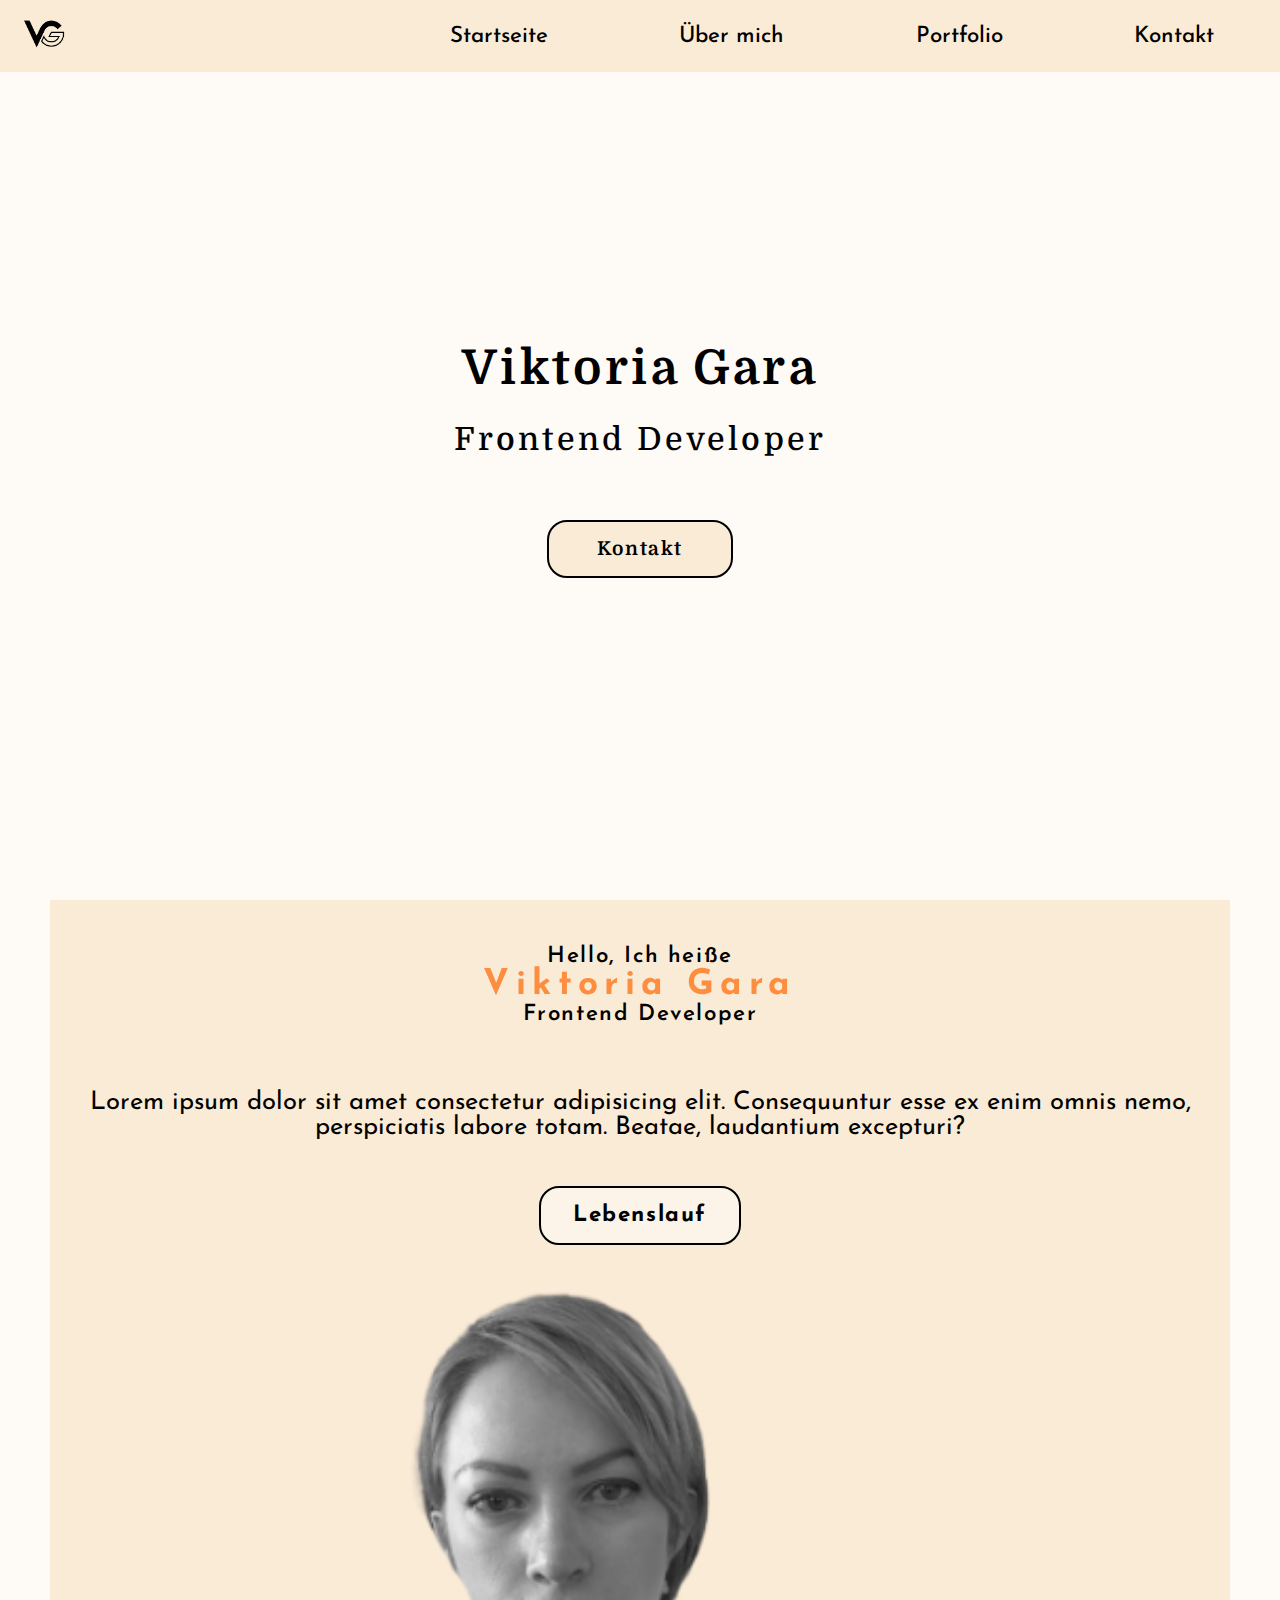
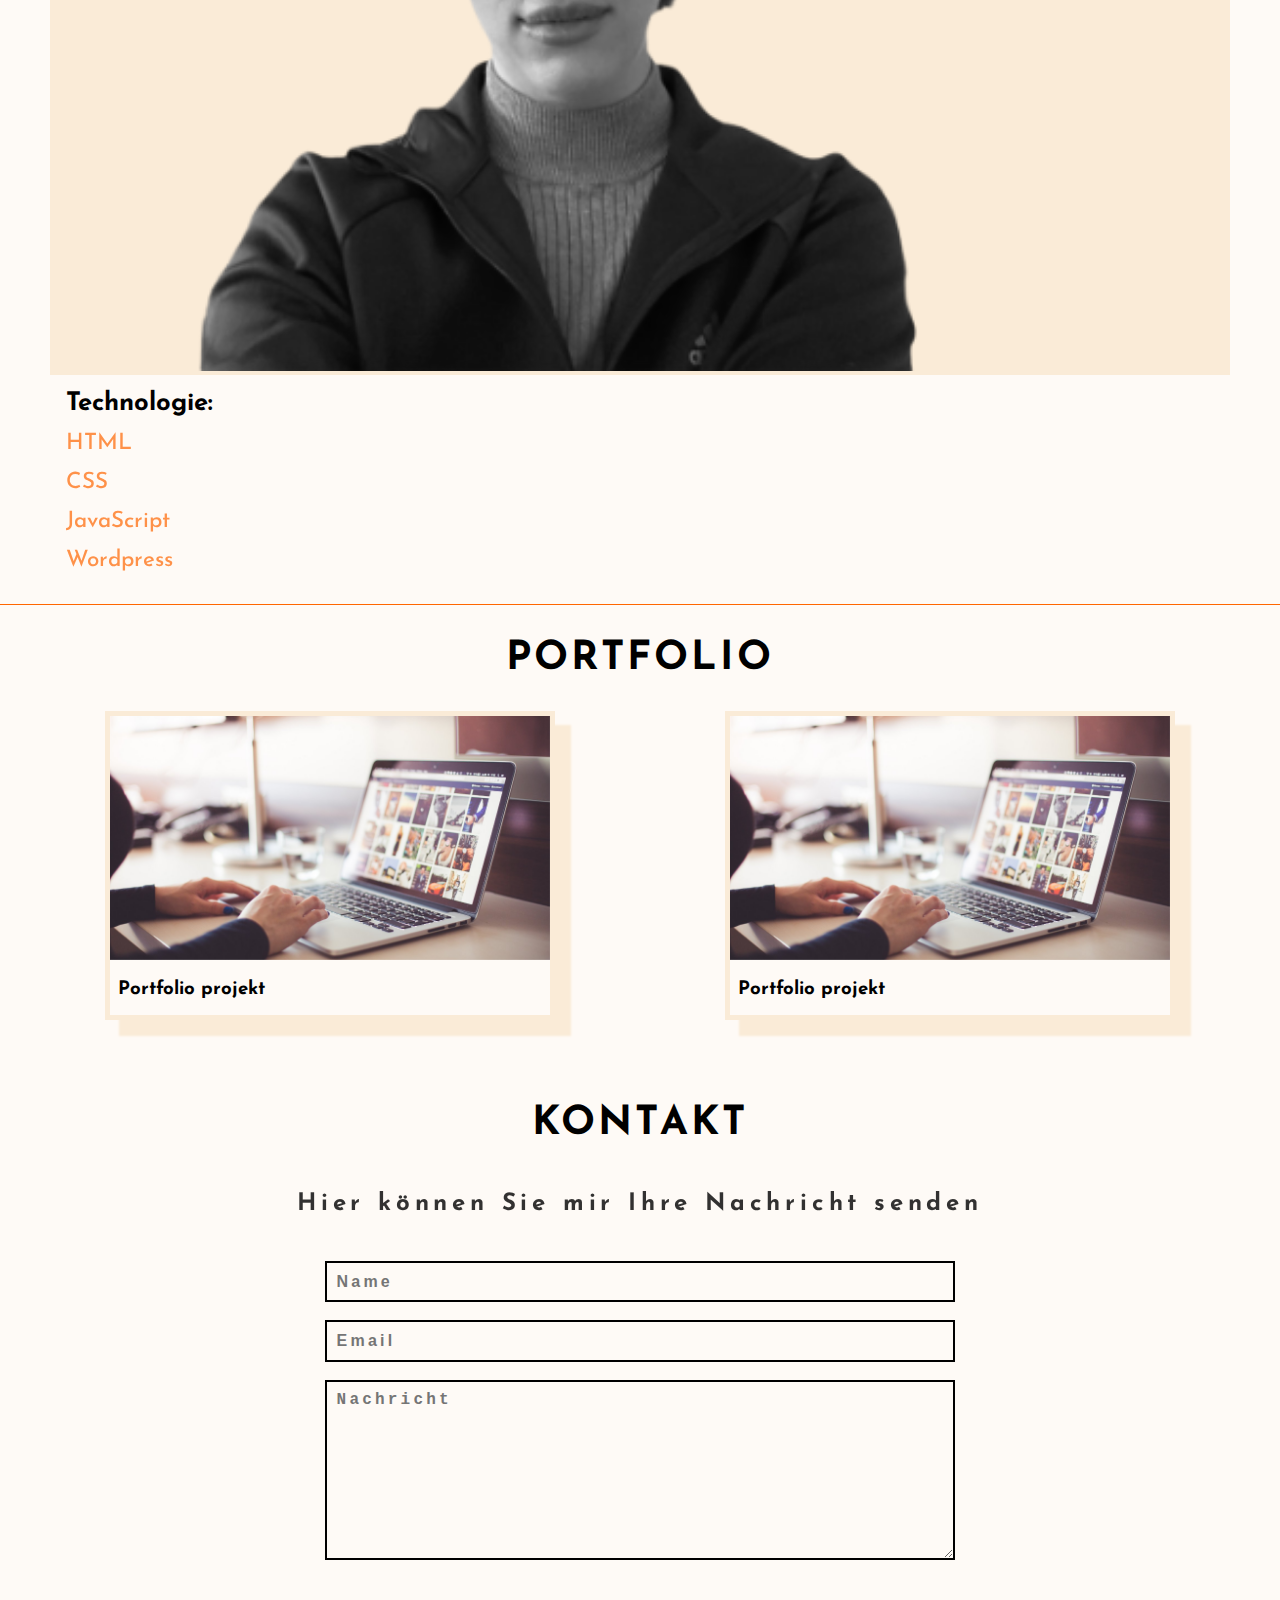
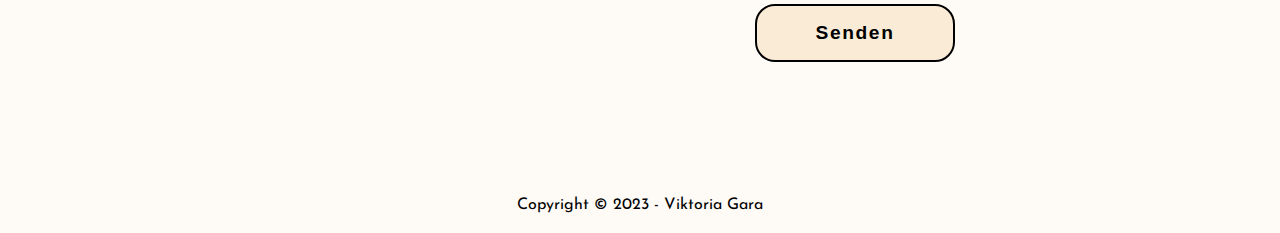
==== commit 782e9c3b: "footer szerkesztes" ====
--- a/index.html
+++ b/index.html
@@ -141,11 +141,12 @@
     </main>
     <!--Footer-->
     <footer>
-        <div class="footer-copyright">
+       <!-- <div class="footer-copyright">
             <p class="footer-copyright__elem">Copyright</p>
             <span class="footer-copyright__elem">&copy;</span>
             <p class="footer-copyright__elem">2023 - Viktoria Gara</p>
-        </div>
+        </div>-->
+        <p>Copyright &copy; 2023 - Viktoria Gara</p>
         <div class="footer-vissza">
             <a href="#fooldal">
                 <i class="fa-solid fa-chevron-up"></i>
--- a/assets/footer.css
+++ b/assets/footer.css
@@ -1,11 +1,15 @@
 footer {
-    display: flex;
+    /**  display: flex;
     justify-content: center;
+    margin-bottom: 15px;
+    flex-wrap: wrap;**/
+    text-align: center;
+    margin-bottom: 20px;
 }
 
 .footer-copyright {
-    display: flex;
-    justify-content: space-between;
+    /**  display: flex;
+    justify-content: space-between;**/
     width: 65%;
     
 }
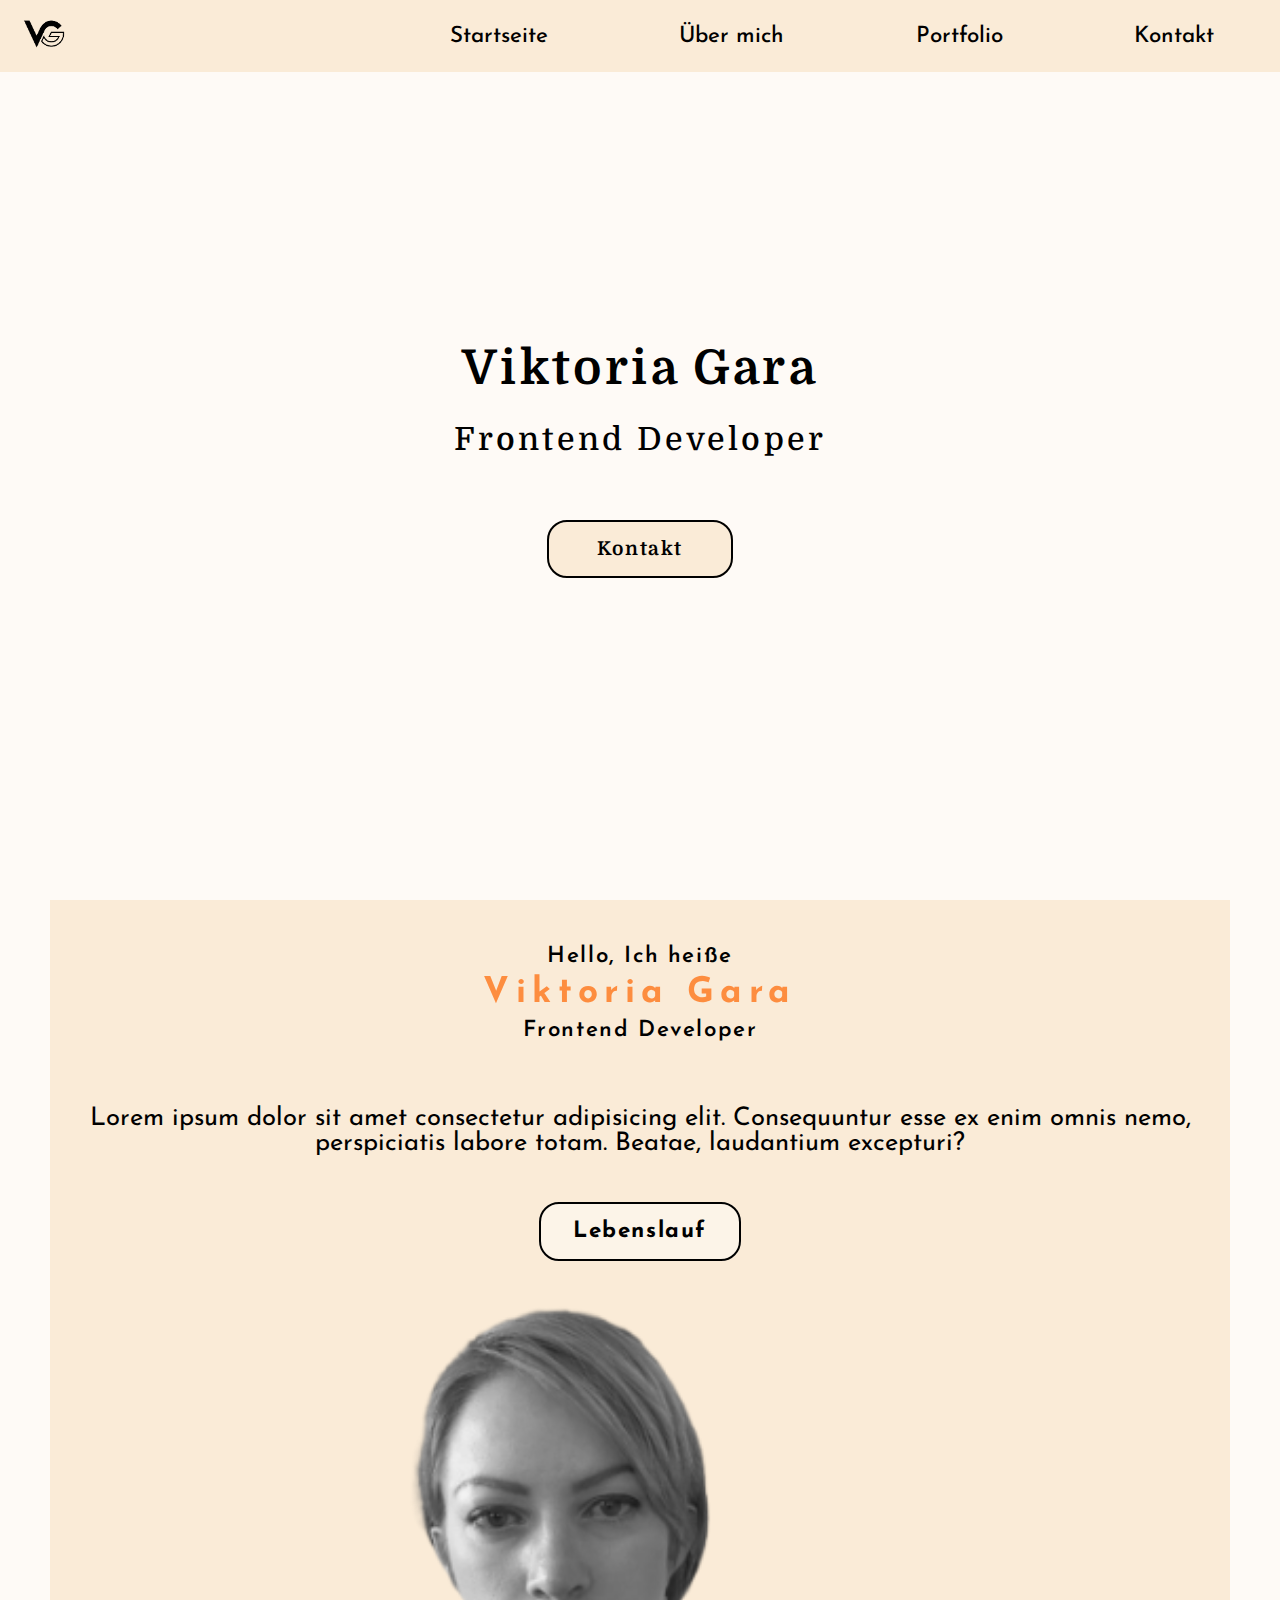
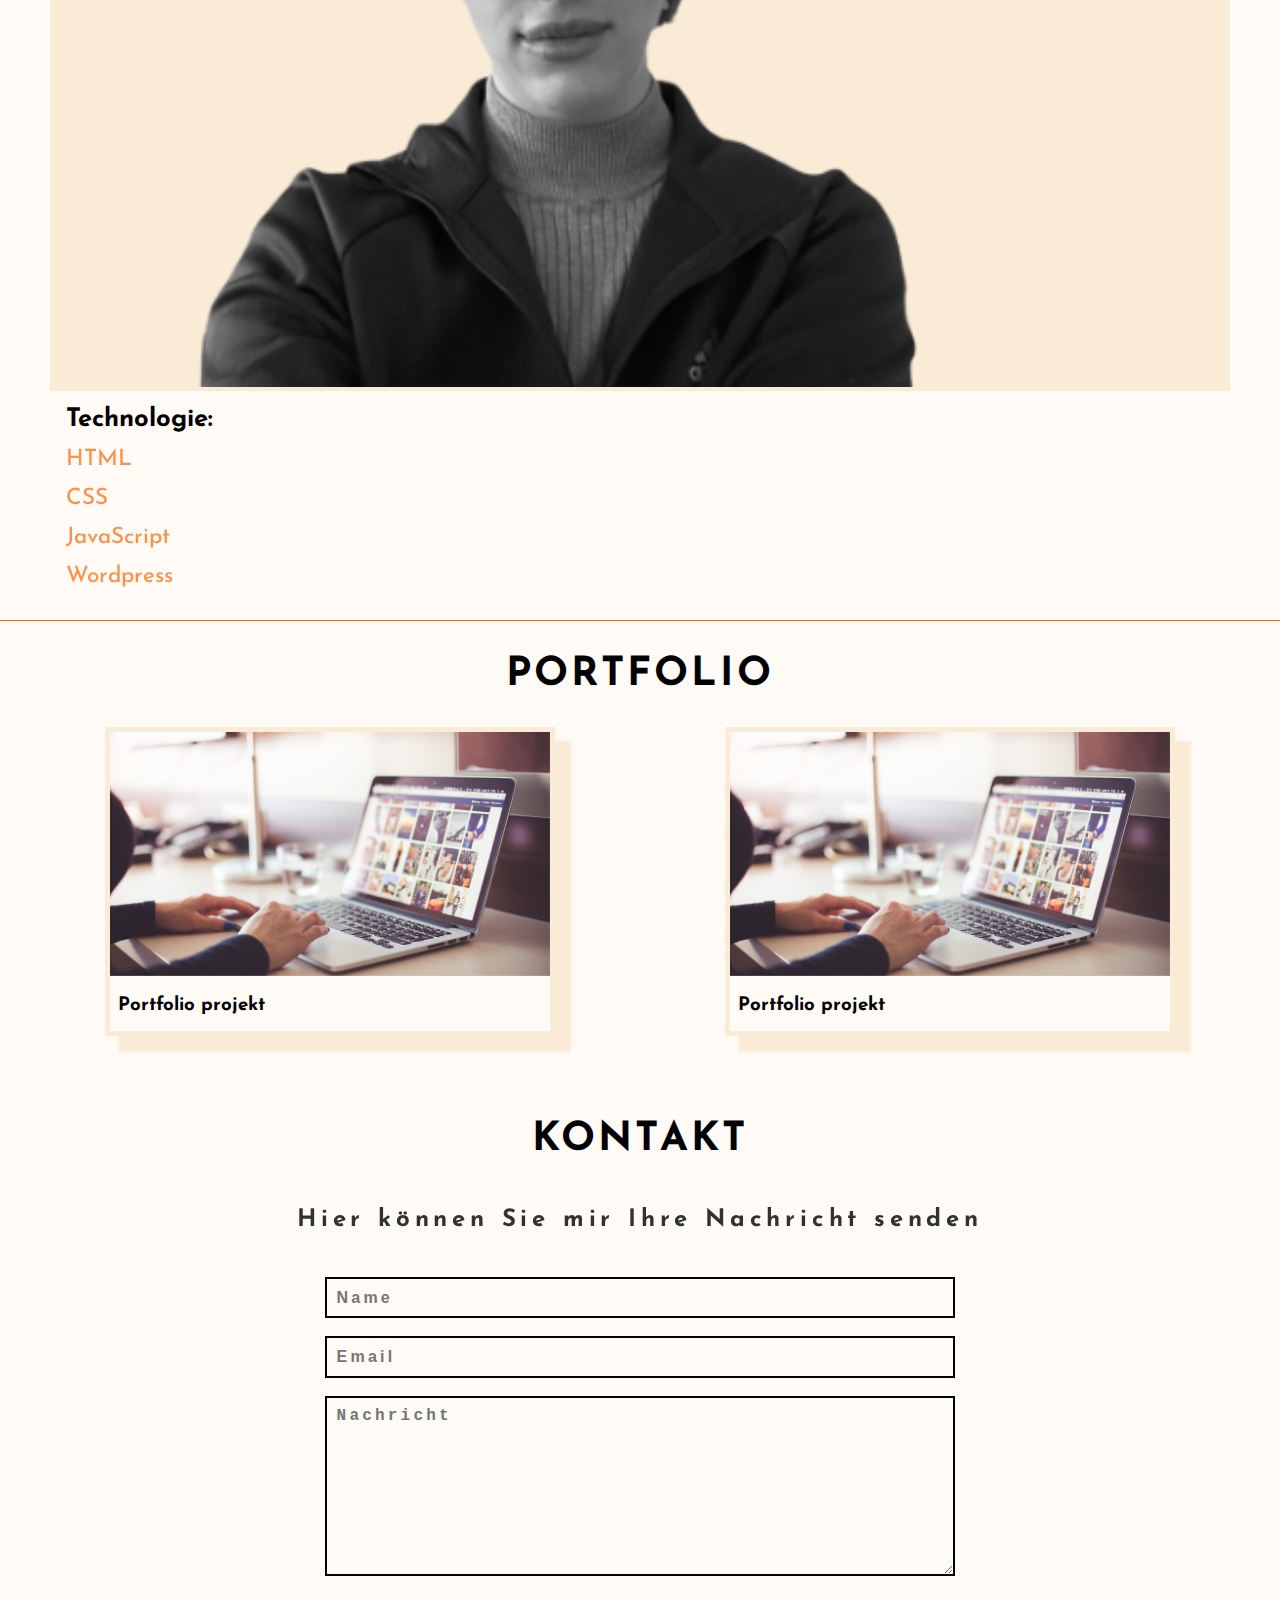
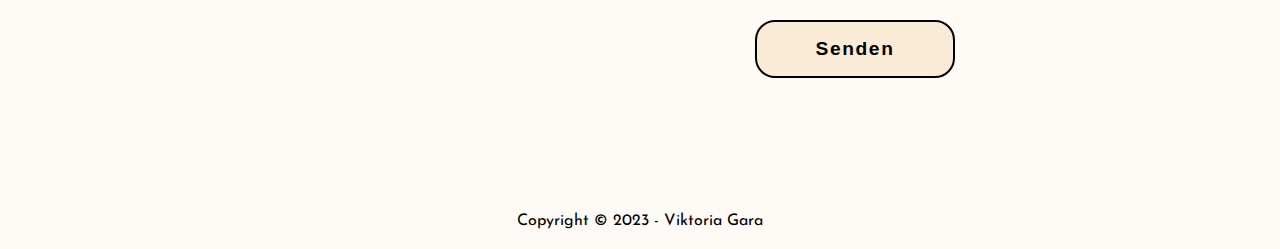
==== commit aedbbe22: "finomitas" ====
--- a/index.html
+++ b/index.html
@@ -141,7 +141,7 @@
     </main>
     <!--Footer-->
     <footer>
-       <!-- <div class="footer-copyright">
+        <!-- <div class="footer-copyright">
             <p class="footer-copyright__elem">Copyright</p>
             <span class="footer-copyright__elem">&copy;</span>
             <p class="footer-copyright__elem">2023 - Viktoria Gara</p>
--- a/assets/rolam.css
+++ b/assets/rolam.css
@@ -72,11 +72,13 @@
 }
 
 .rolam-tartalom__nev {
+    padding: 0.5rem;
     color: var(--orange);
     opacity: 0.7;
     letter-spacing: 0.4rem;
     font-size: 2rem;
     font-weight: 900;
+    
 }
 
 .rolam-technologiak__lista {
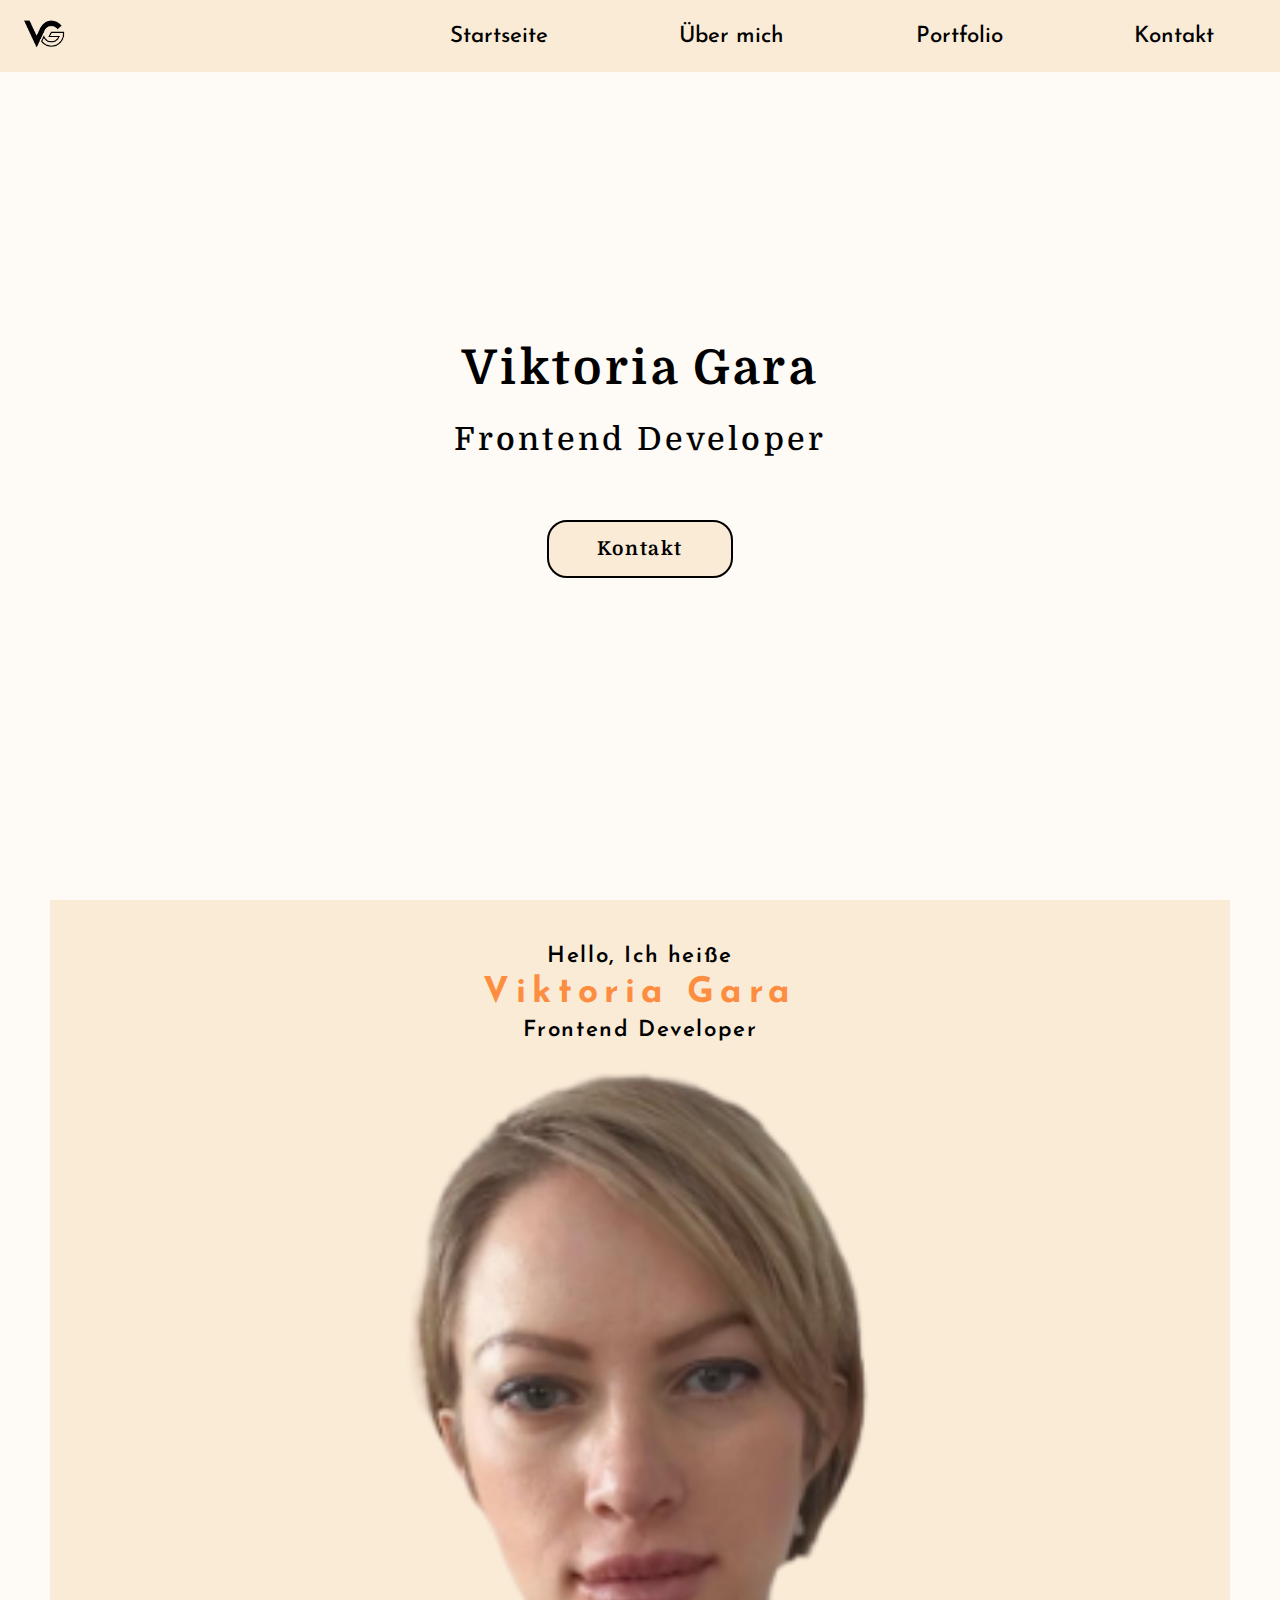
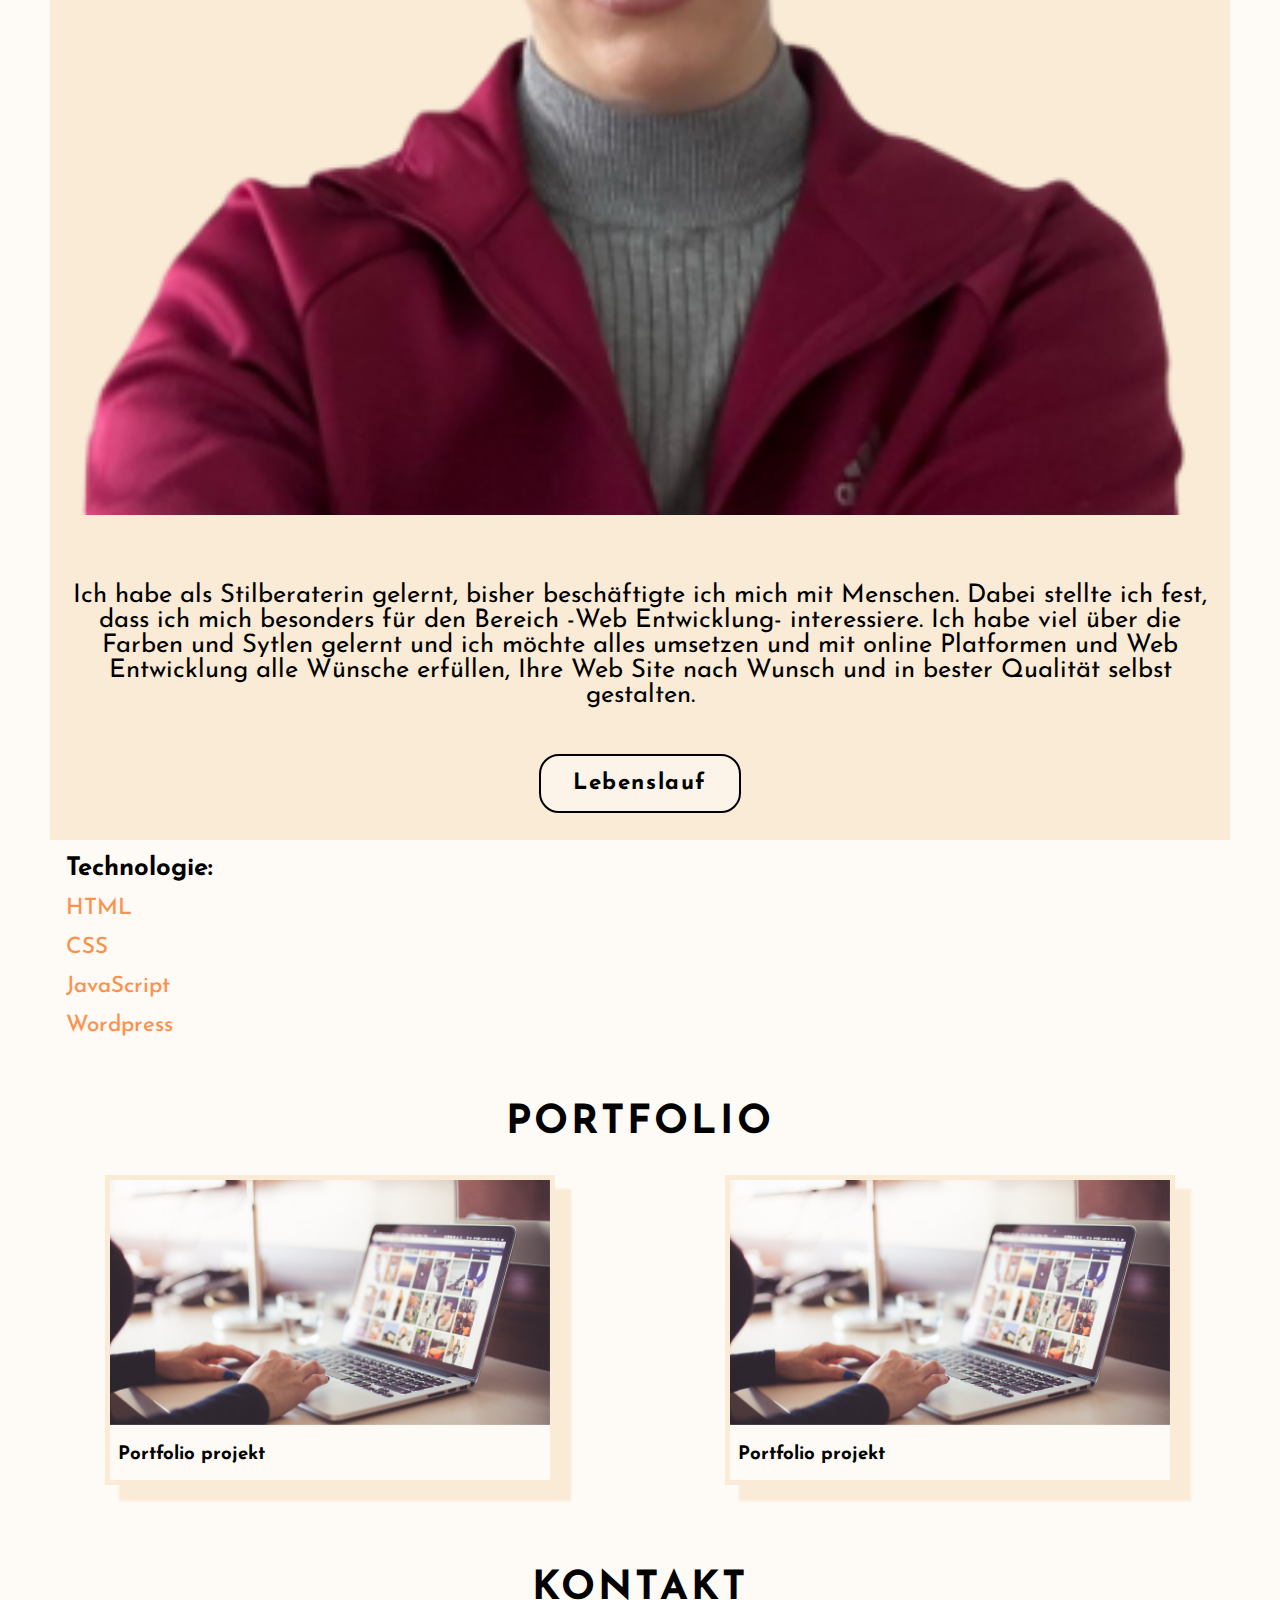
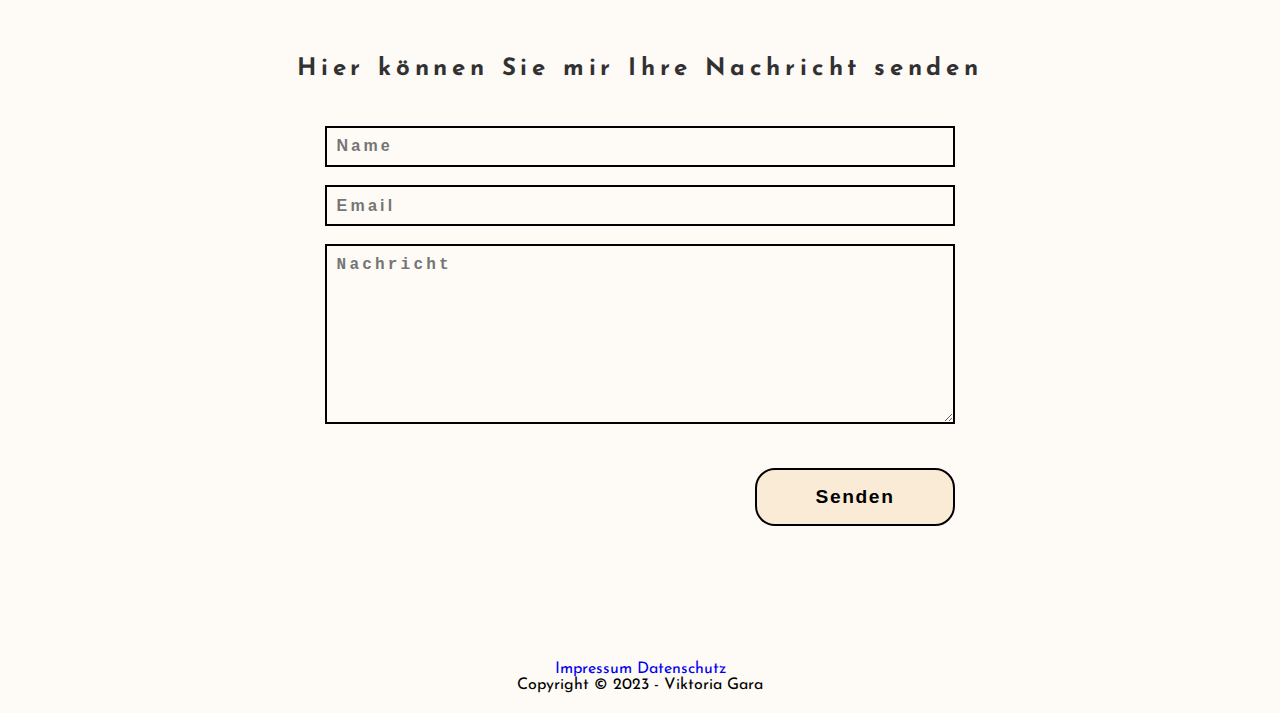
==== commit de49ba6b: "portfolio fertig gestellt" ====
--- a/index.html
+++ b/index.html
@@ -63,9 +63,9 @@
             <div class="rolam-kontener">
                 <!--Technológia-->
                 <div class="rolam-technologiak">
-                    <img 
+                    <!--<img 
                     class="rolam-technologiak__kep"
-                    src="./images/profil.png" alt="Viktoria Gara">
+                    src="./images/profil.png" alt="Viktoria Gara">-->
                     <div class="rolam-technologiak__kontener">
                         <p class="rolam-technologiak__cim">Technologie:</p>
                         <ul class="rolam-technologiak__lista">
@@ -81,7 +81,10 @@
                 <h4 class="rolam-tartalom__udv">Hello, Ich heiße</h4>
                 <h3 class="rolam-tartalom__nev">Viktoria Gara</h3>
                 <h4 class="rolam-tartalom__udv">Frontend Developer</h4>
-                <p class="rolam-tartalom__szoveg">Lorem ipsum dolor sit amet consectetur adipisicing elit. Consequuntur esse ex enim omnis nemo, perspiciatis labore totam. Beatae, laudantium excepturi?</p>
+                <img 
+                    class="rolam-tartalom__kep"
+                    src="./images/profil.png" alt="Viktoria Gara">
+                <p class="rolam-tartalom__szoveg">Ich habe als Stilberaterin gelernt, bisher beschäftigte ich mich mit Menschen. Dabei stellte ich fest, dass ich mich besonders für den Bereich -Web Entwicklung- interessiere. Ich habe viel über die Farben und Sytlen gelernt und ich möchte alles umsetzen und mit online Platformen und Web Entwicklung alle Wünsche erfüllen, Ihre Web Site nach Wunsch und in bester Qualität selbst gestalten.</p>
                 <div class="rolam-tartalom__kontener">
                     <a class="rolam-tartalom__gomb" href="./assets/Önéletrajz1.html" download>Lebenslauf</a>
                 </div>
@@ -146,6 +149,10 @@
             <span class="footer-copyright__elem">&copy;</span>
             <p class="footer-copyright__elem">2023 - Viktoria Gara</p>
         </div>-->
+        <div class="footer-elemek">
+            <a href="./impressum.html">Impressum</a>
+            <a href="./datenschutz.html">Datenschutz</a>
+        </div>
         <p>Copyright &copy; 2023 - Viktoria Gara</p>
         <div class="footer-vissza">
             <a href="#fooldal">
--- a/assets/rolam.css
+++ b/assets/rolam.css
@@ -1,6 +1,3 @@
-#rolam {
-    border-bottom: 1px solid var(--orange);
-}
 
 .rolam-kontener {
     display: flex;
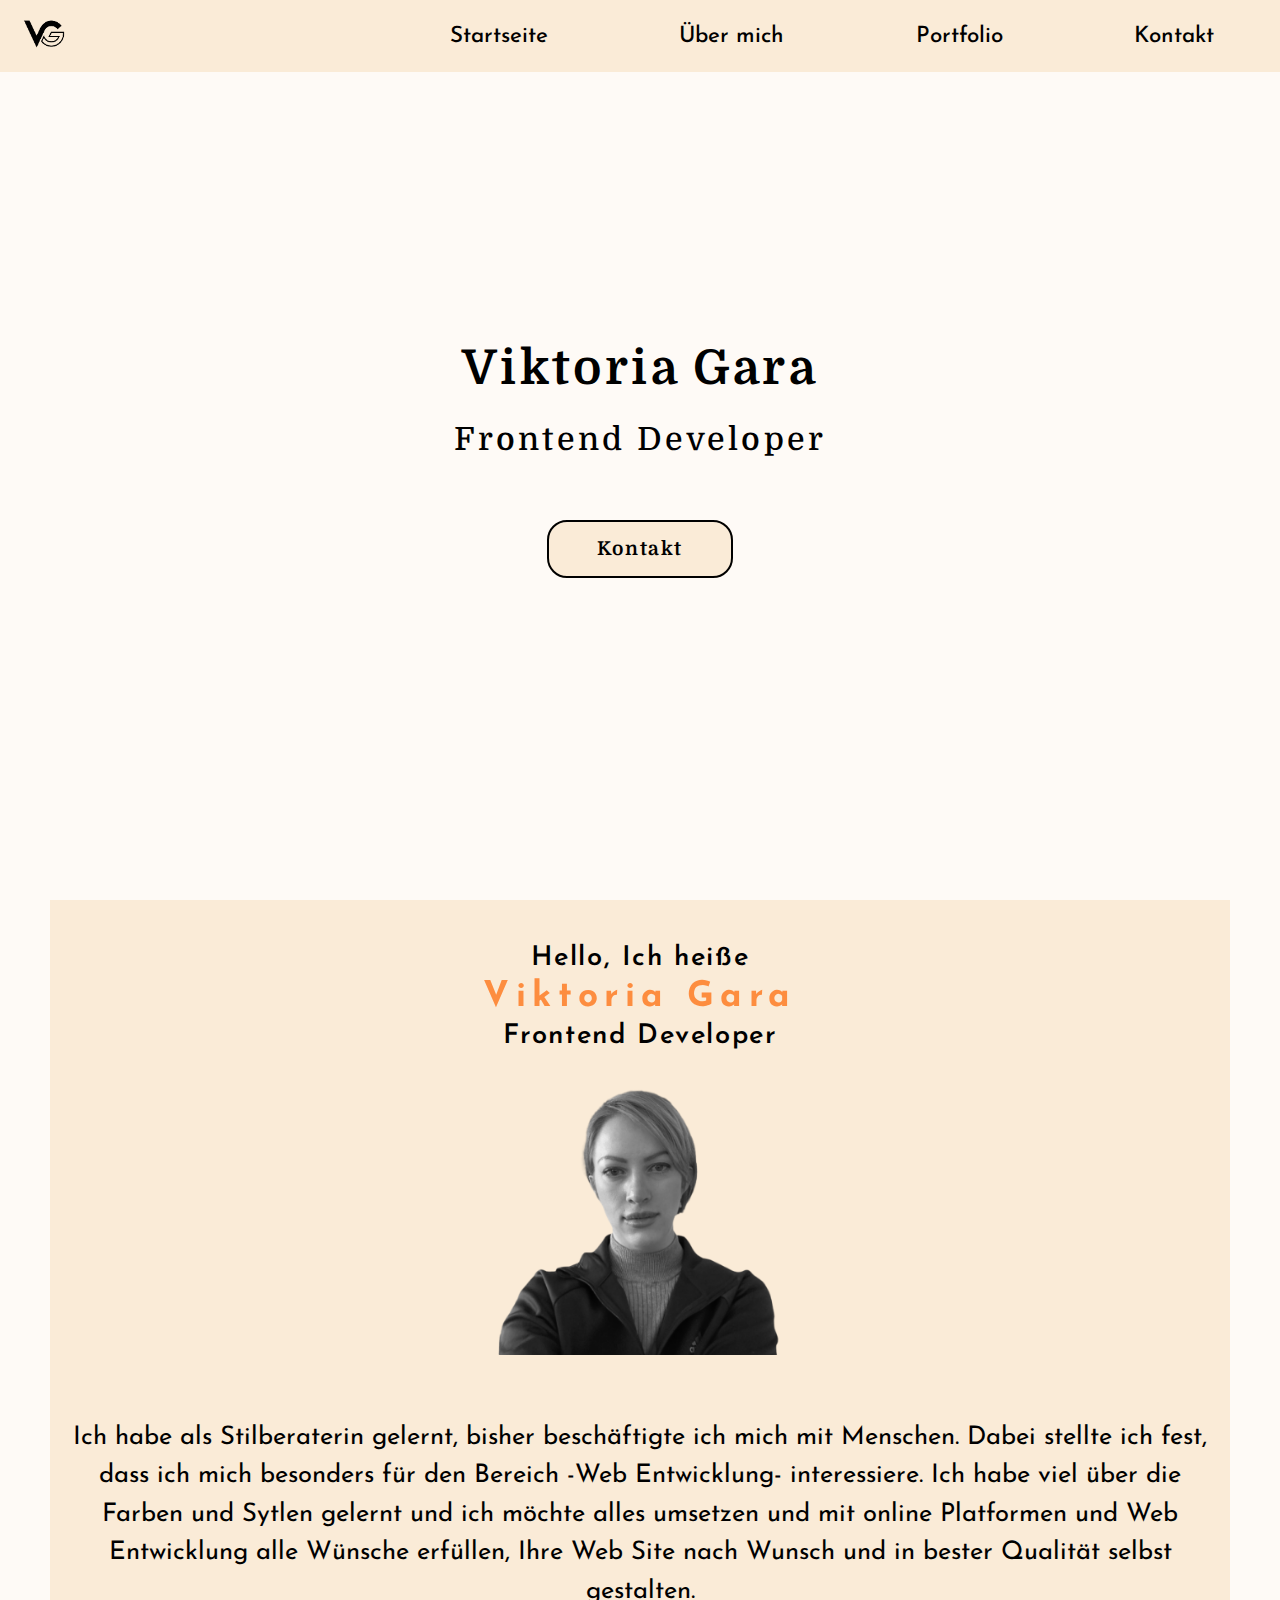
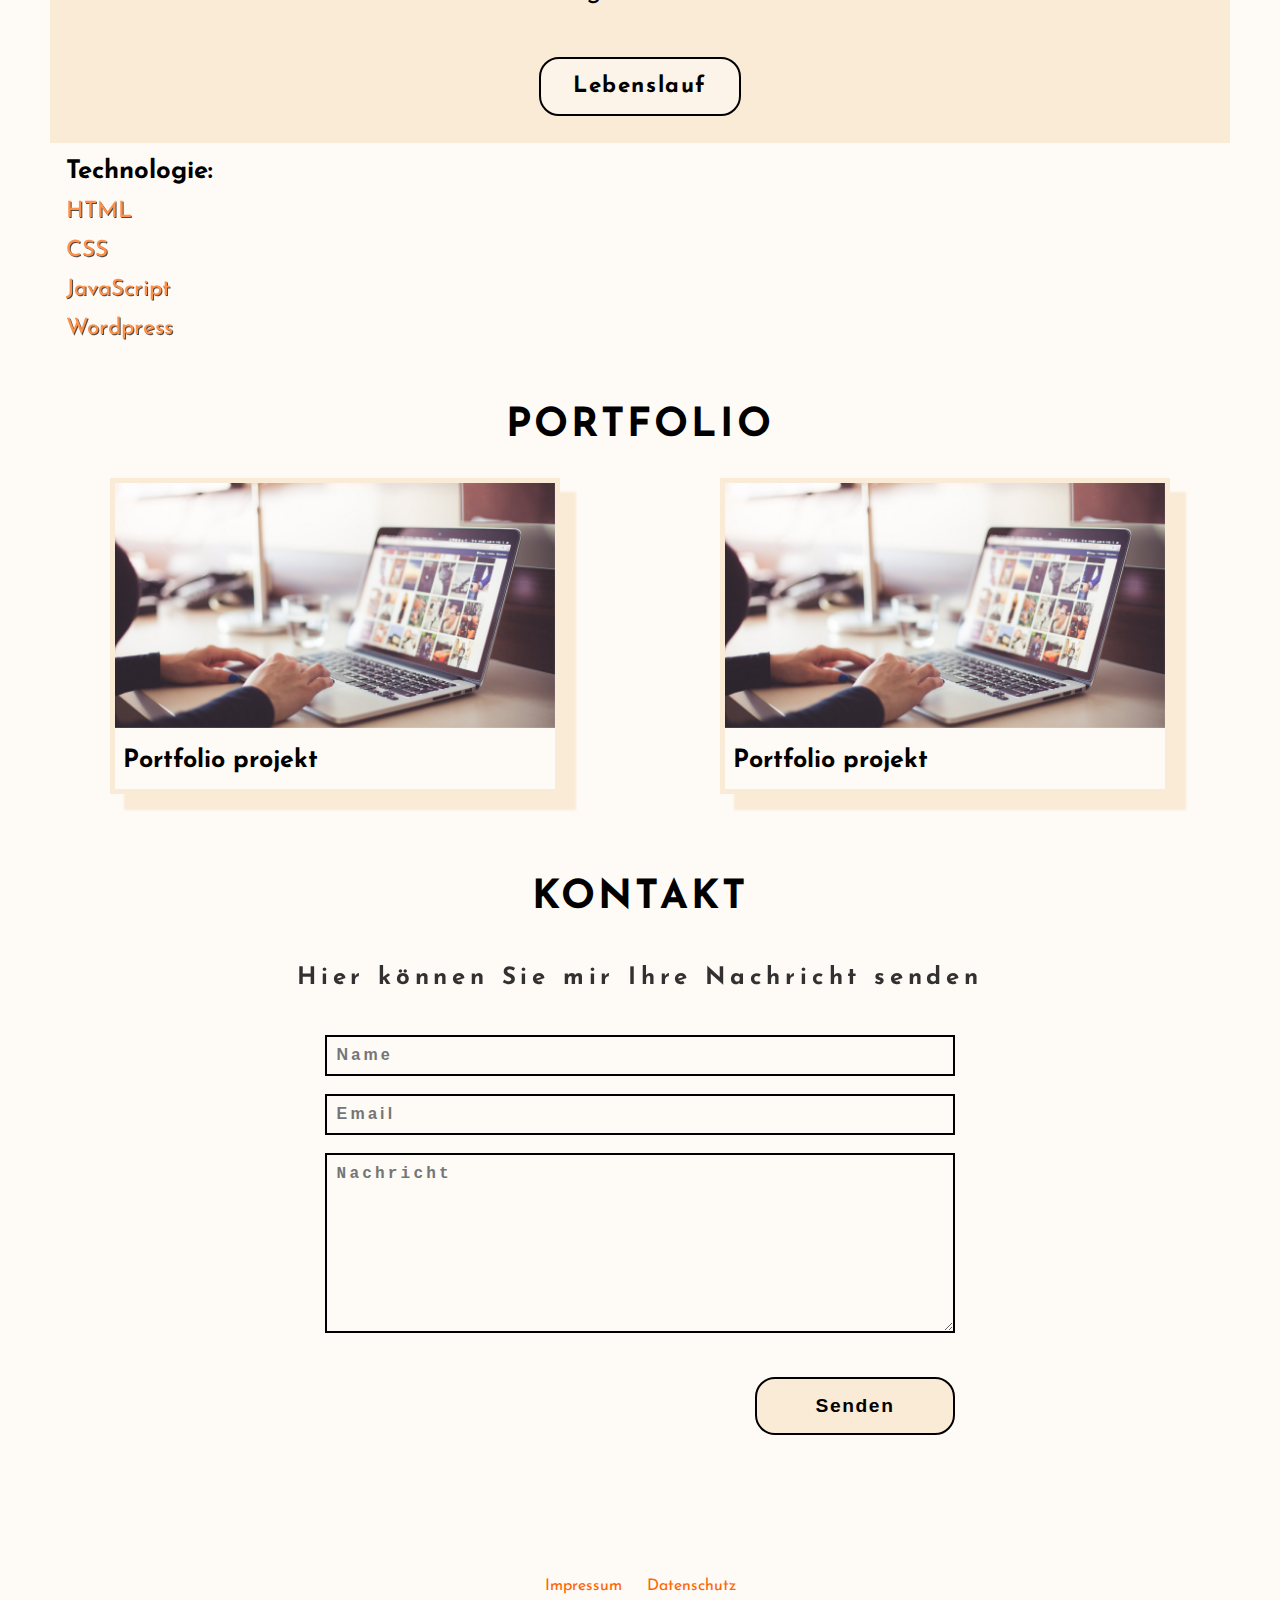
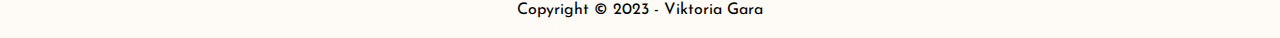
==== commit eccc5089: "portfolio fertiggestellt" ====
--- a/index.html
+++ b/index.html
@@ -52,9 +52,6 @@
                     <span class="fooldal-szakma__kiemeles">Developer</span>
                 </h2>
                 <a href="#kapcsolat" class="fooldal-gomb">Kontakt</a>
-            </div>
-            <!--Kép-->
-            <!--<img src="./images/Black_Gold_Modern_Building_A_Digital_Successful_Business_Instagram_Post.png" alt="Viktoria Gara" class="fooldal-kep"> -->
         </section>
         <!--Rólam-->
         <section id="rolam">
@@ -63,9 +60,6 @@
             <div class="rolam-kontener">
                 <!--Technológia-->
                 <div class="rolam-technologiak">
-                    <!--<img 
-                    class="rolam-technologiak__kep"
-                    src="./images/profil.png" alt="Viktoria Gara">-->
                     <div class="rolam-technologiak__kontener">
                         <p class="rolam-technologiak__cim">Technologie:</p>
                         <ul class="rolam-technologiak__lista">
@@ -81,6 +75,7 @@
                 <h4 class="rolam-tartalom__udv">Hello, Ich heiße</h4>
                 <h3 class="rolam-tartalom__nev">Viktoria Gara</h3>
                 <h4 class="rolam-tartalom__udv">Frontend Developer</h4>
+                <!--Kep-->
                 <img 
                     class="rolam-tartalom__kep"
                     src="./images/profil.png" alt="Viktoria Gara">
--- a/assets/base.css
+++ b/assets/base.css
@@ -15,6 +15,7 @@
     box-sizing: border-box;
     text-decoration: none;
     list-style: none;
+    user-select: none;
 }
 
 img {
--- a/assets/header.css
+++ b/assets/header.css
@@ -23,7 +23,6 @@
     background-color: var(--beige);
     min-width: 150px;
     max-width: 200px;
-    /**height: 100%;**/
     right: -200px;
     visibility: hidden;
     transition: right 0.4s, visibility 0.4s;
--- a/assets/fooldal.css
+++ b/assets/fooldal.css
@@ -12,6 +12,7 @@
 
 
 .fooldal-kontener {
+    padding: 5px;
     text-align: center;
     letter-spacing: 0.2rem;
     font-family: 'Domine', serif;
--- a/assets/rolam.css
+++ b/assets/rolam.css
@@ -8,11 +8,10 @@
 
 
 
-.rolam-technologiak__kep {
-    width: 75vw;
-    margin: 0 0 0 10vw;
+.rolam-tartalom__kep {
+    width: 100vw;
     filter: grayscale(100%);
-
+    max-width: 300px;
 }
 
 .rolam-technologiak__lista {
@@ -24,6 +23,7 @@
 
 .rolam-technologiak__elem {
     margin: 1rem 0;
+    text-shadow: 1px 1px var(--black);
 }
 
 .rolam-technologiak__cim {
@@ -48,7 +48,6 @@
     font-weight: 700;
     letter-spacing: 0.1rem;
     min-width: 180px;
-    
 }
 
 .rolam-tartalom__gomb:hover {
@@ -57,9 +56,11 @@
 }
 
 .rolam-tartalom__szoveg {
-    font-size: 1.2rem;
+    text-align: start;
+    font-size: 1.5rem;
     padding: 1.2rem;
     margin-top: 5vh;
+    line-height: 150%;
 }
 
 .rolam-tartalom__udv {
@@ -103,20 +104,35 @@
         padding: 0 50px;
     }
 
+    .rolam-tartalom__szoveg {
+        text-align: center;
+    }
+    
+    .rolam-kontener {
+        display: flex;
+        flex-direction: column-reverse;
+        background: var(--beige);
+        flex-wrap: wrap;
+    }
+
+    .rolam-tartalom__kep {
+        display: block;
+        margin: 2rem auto;
+        border-radius: 5px;
+        max-width: 18.75rem;
+        width: 20rem;
+    }
+
 }
 
 @media screen and (min-width: 768px) {
+
     .rolam-technologiak__cim {
         font-size: 1.6rem;
     }
     
     .rolam-technologiak__elem {
         font-size: 1.4rem;
-    }
-
-    
-    .rolam-technologiak__kep {
-        width: 60vw;
     }
 
     .rolam-tartalom__szoveg {
@@ -128,15 +144,10 @@
     }
 
     .rolam-tartalom__udv {
-        font-size: 1.4rem;
+        font-size: 1.7rem;
     }
 
     .rolam-tartalom__gomb {
         font-size: 1.4rem;
     }
 }
-
-@media screen and (min-width: 992px) {
-
-
-}
--- a/assets/portfolio.css
+++ b/assets/portfolio.css
@@ -3,7 +3,16 @@
     background-color: var(--drap);
 }
 
+i {
+    font-size: 25px;
+}
+
+h3 {
+    font-size: 25px;
+}
+
 .portfolio-kontener {
+    padding: 0 10px;
     display: flex;
     flex-direction: column;
     justify-content: center;
--- a/assets/kapcsolat.css
+++ b/assets/kapcsolat.css
@@ -1,5 +1,4 @@
 #kapcsolat {
-   /** background-color: var(--beige);**/
     display: flex;
     flex-direction: column;
     align-items: center;
@@ -14,7 +13,6 @@
 }
 
 .kapcsolat-form {
-    /**background: var(--beige);**/
     display: flex;
     flex-direction: column;
     justify-content: center;
--- a/assets/footer.css
+++ b/assets/footer.css
@@ -1,15 +1,9 @@
 footer {
-    /**  display: flex;
-    justify-content: center;
-    margin-bottom: 15px;
-    flex-wrap: wrap;**/
     text-align: center;
     margin-bottom: 20px;
 }
 
 .footer-copyright {
-    /**  display: flex;
-    justify-content: space-between;**/
     width: 65%;
     
 }
@@ -38,6 +32,19 @@
     color: var(--orange);
 }
 
+
+.footer-elemek a{
+    color: var(--orange);
+    position: relative;
+    margin: 5px;
+    padding: 5px;
+    line-height: 2rem;
+}
+
+a:hover {
+    color: var(--black);
+}
+
 @media screen and (min-width: 576px) {
     .footer-vissza {
         visibility: visible;
